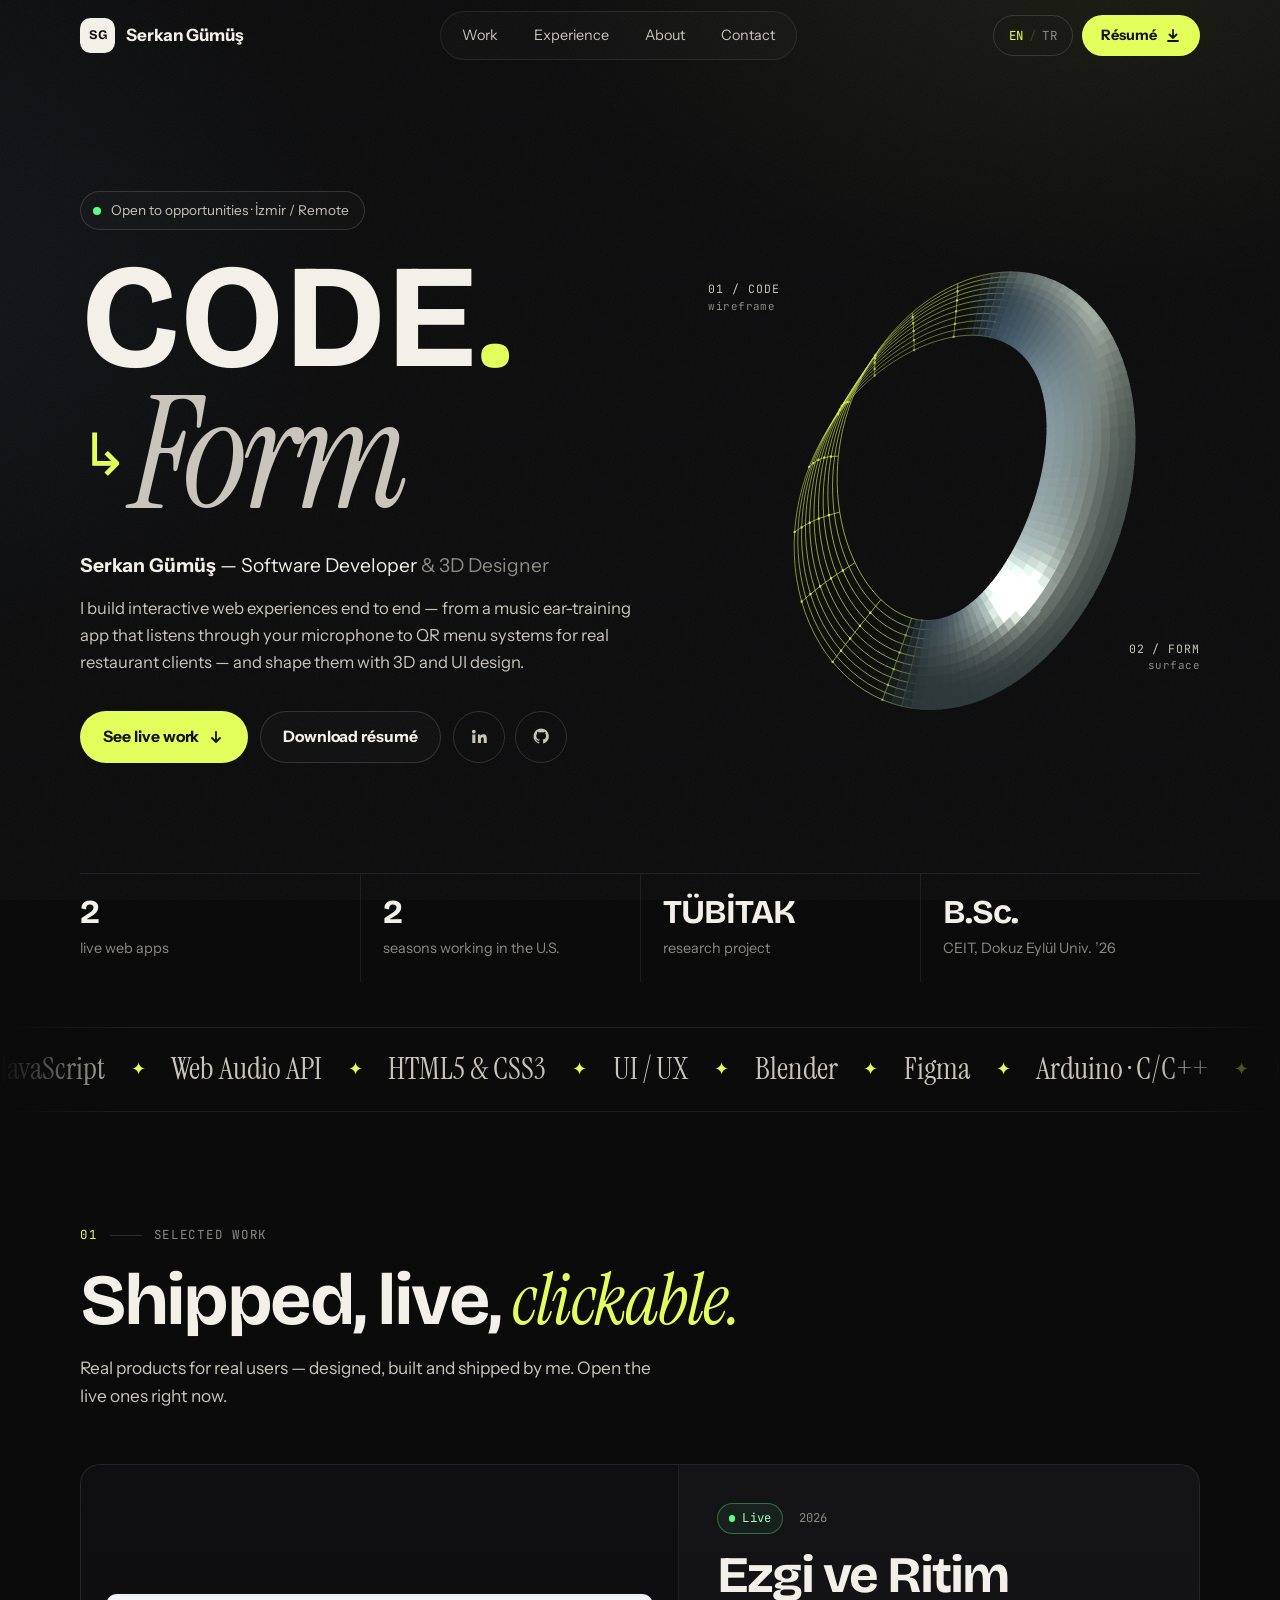
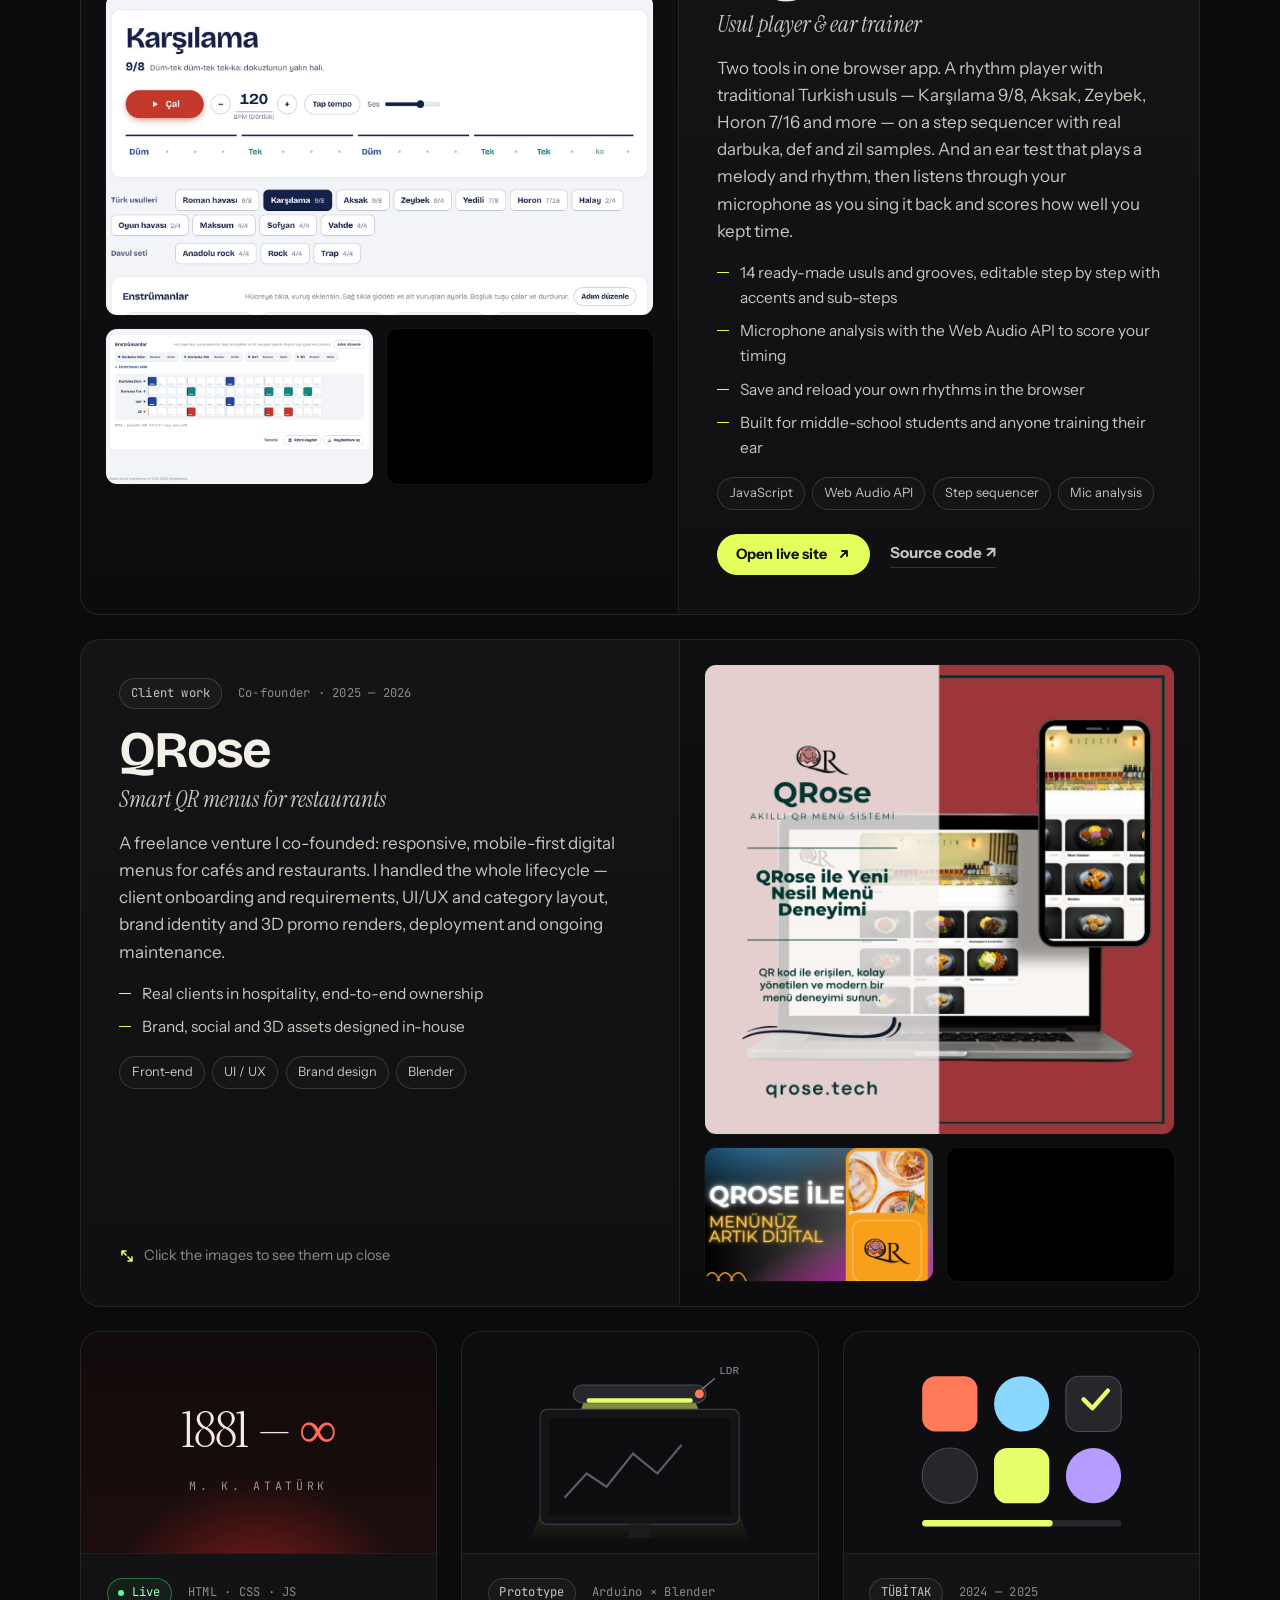
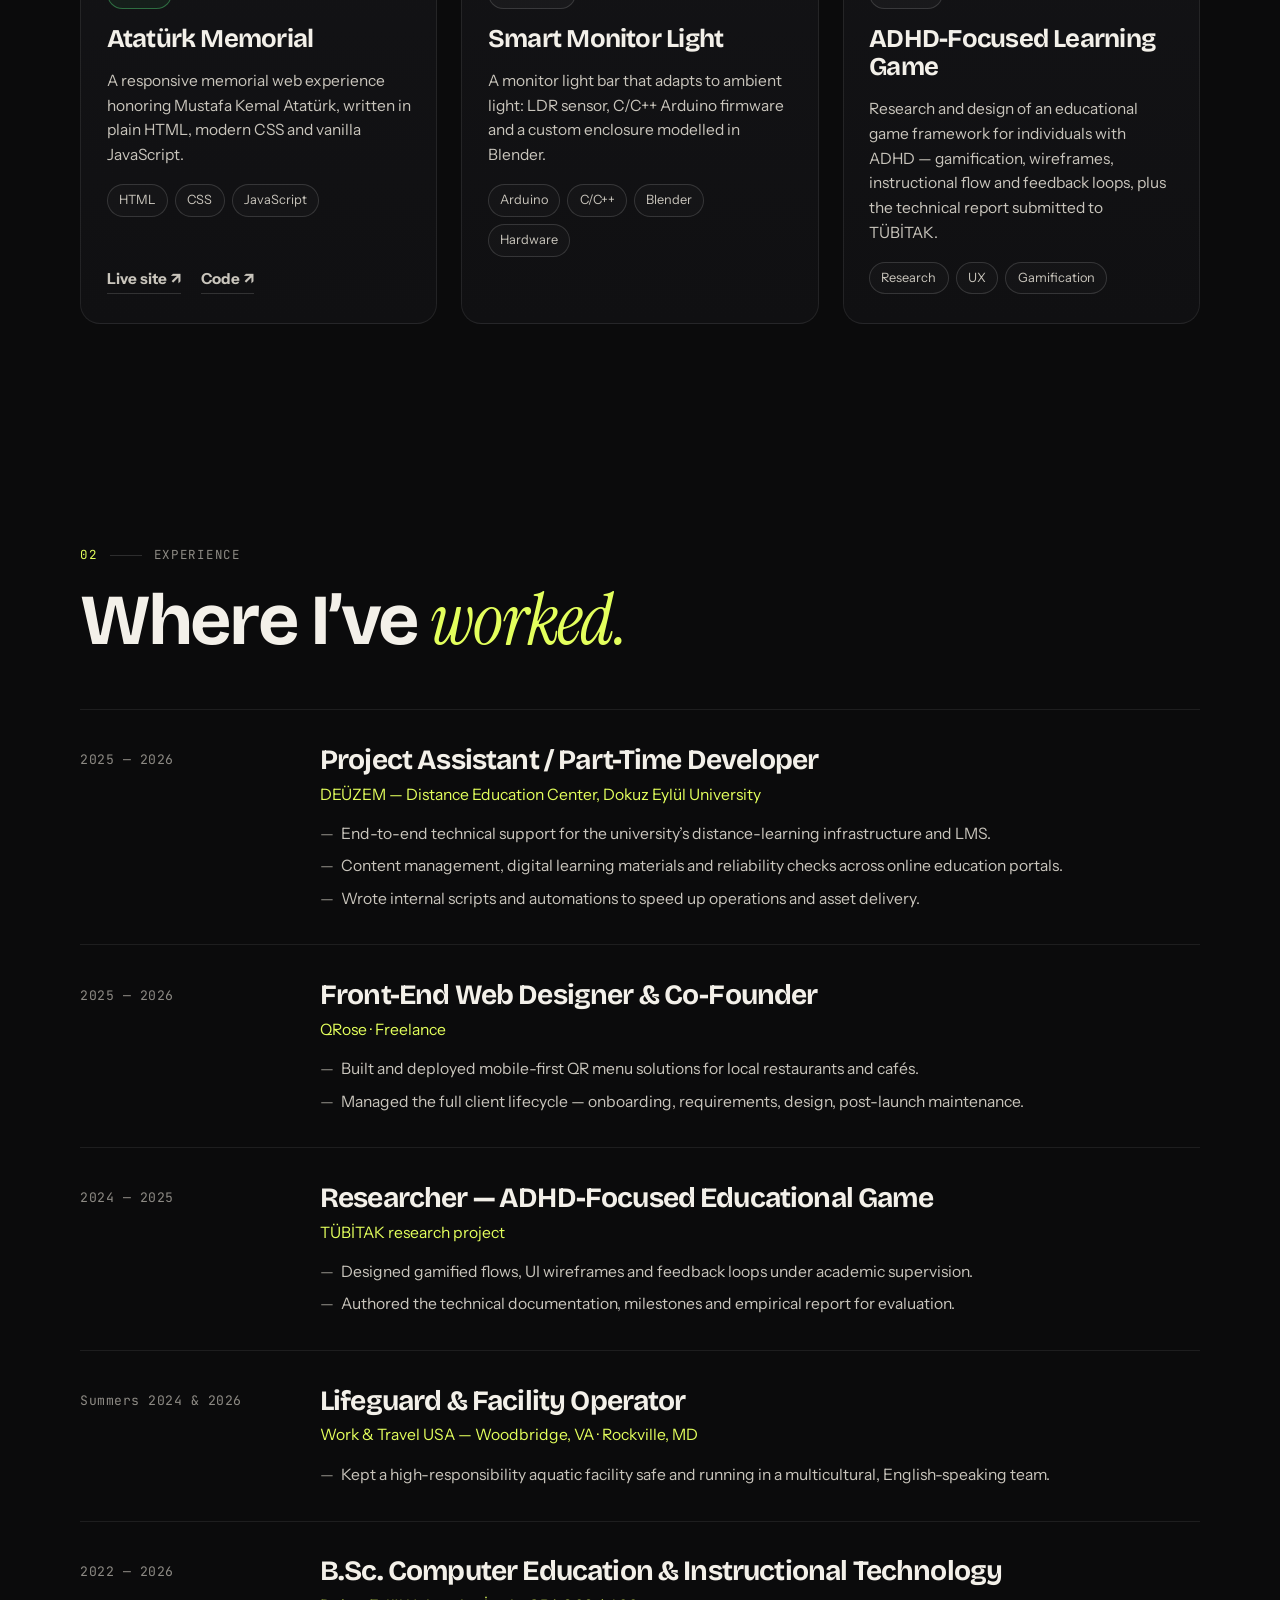
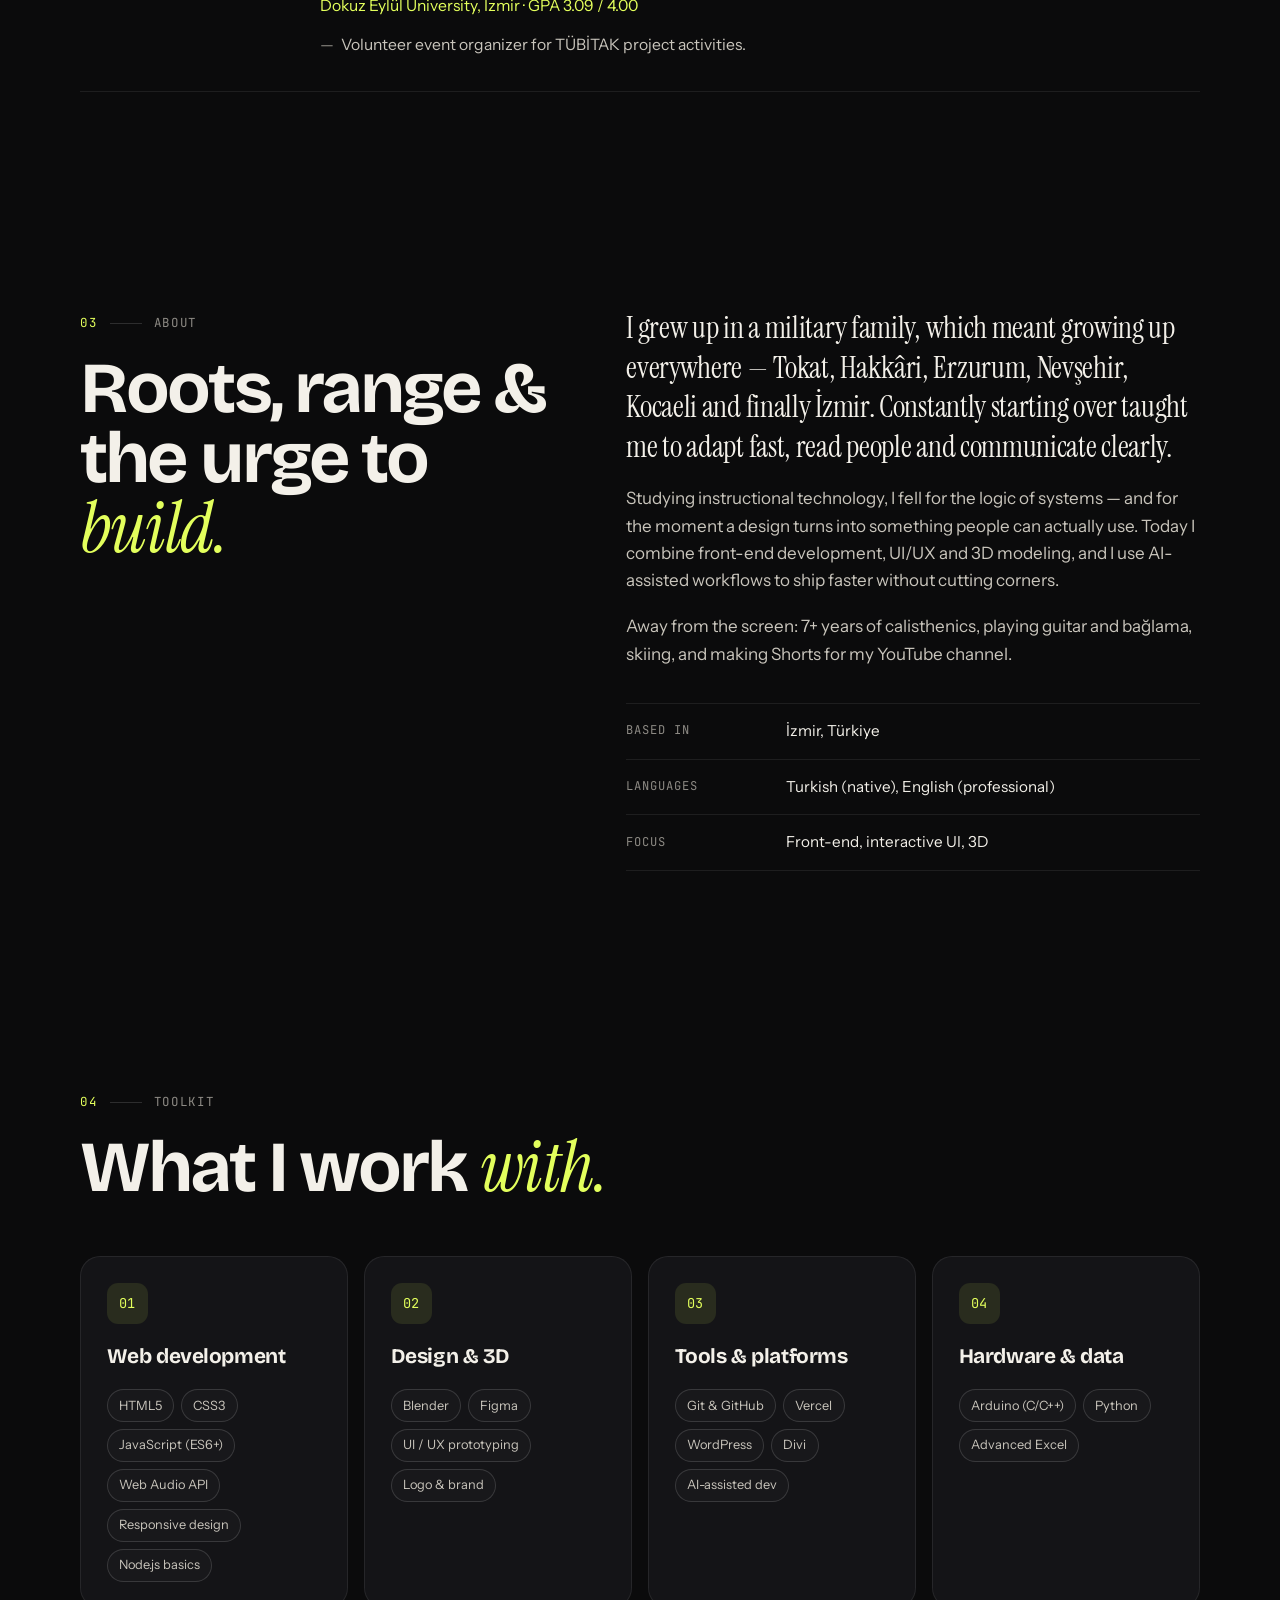
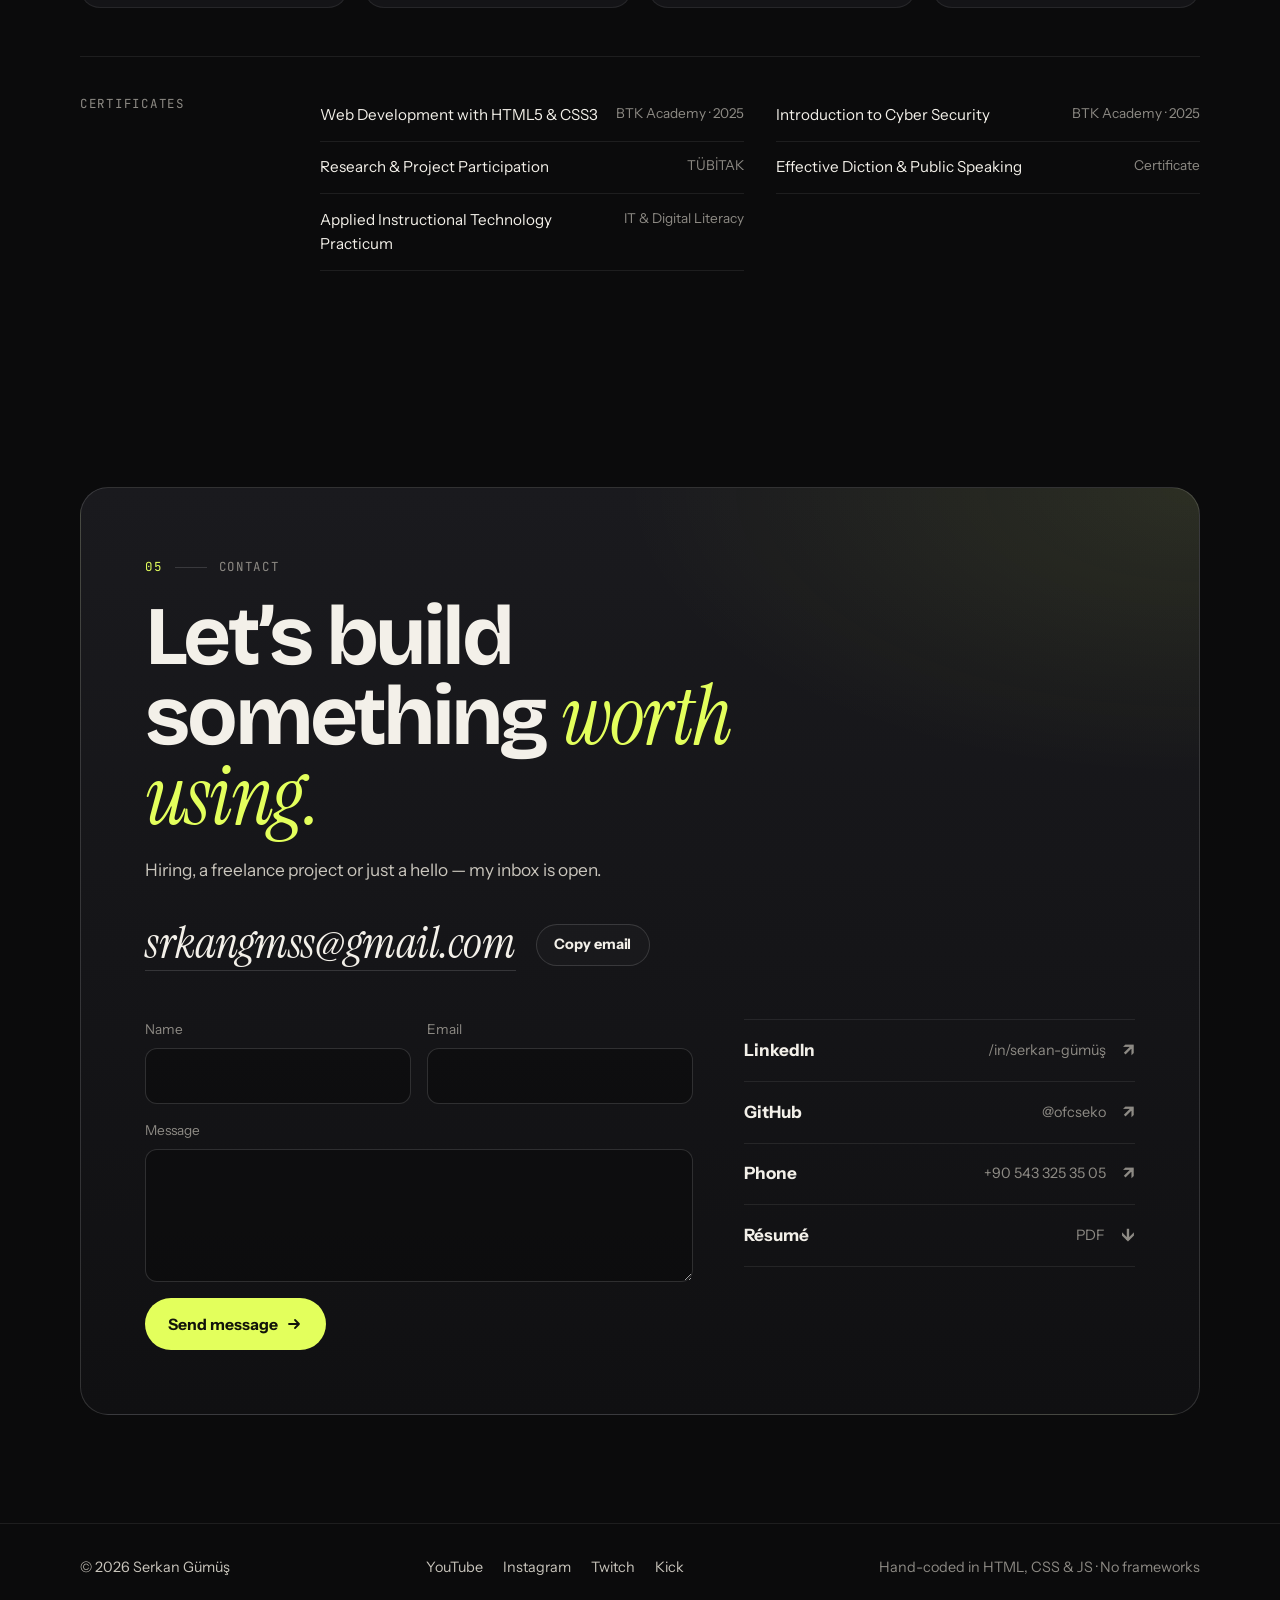
==== index.html @ 53d75067 "Portfolio v2: bilingual, hand-coded, CODE → FORM Co-Authored-By: Claude Opus 5.5 <noreply@anthropic." ====
<!DOCTYPE html>
<html lang="en" data-lang="en">
<head>
  <meta charset="UTF-8">
  <meta name="viewport" content="width=device-width, initial-scale=1, viewport-fit=cover">
  <title>Serkan Gümüş — Software Developer &amp; 3D Designer</title>
  <meta name="description" content="Serkan Gümüş — Software Developer & 3D Designer in İzmir. Interactive web apps, UI/UX and 3D design. Work: Ezgi ve Ritim, QRose, Atatürk Memorial.">
  <meta name="author" content="Serkan Gümüş">
  <meta name="theme-color" content="#0b0b0c">
  <meta name="color-scheme" content="dark">
  <link rel="canonical" href="https://serkangumus.vercel.app/">

  <meta property="og:type" content="profile">
  <meta property="og:site_name" content="Serkan Gümüş">
  <meta property="og:title" content="Serkan Gümüş — Software Developer & 3D Designer">
  <meta property="og:description" content="Interactive web apps, UI/UX and 3D design — built and shipped end to end.">
  <meta property="og:url" content="https://serkangumus.vercel.app/">
  <meta property="og:image" content="https://serkangumus.vercel.app/assets/og-image.png">
  <meta property="og:image:width" content="1200">
  <meta property="og:image:height" content="630">
  <meta property="og:image:alt" content="Serkan Gümüş — Code to Form portfolio">
  <meta property="og:locale" content="en_US">
  <meta property="og:locale:alternate" content="tr_TR">
  <meta property="profile:first_name" content="Serkan">
  <meta property="profile:last_name" content="Gümüş">
  <meta name="twitter:card" content="summary_large_image">
  <meta name="twitter:title" content="Serkan Gümüş — Software Developer & 3D Designer">
  <meta name="twitter:description" content="Interactive web apps, UI/UX and 3D design.">
  <meta name="twitter:image" content="https://serkangumus.vercel.app/assets/og-image.png">

  <link rel="icon" href="assets/favicon.svg" type="image/svg+xml">
  <link rel="apple-touch-icon" href="assets/apple-touch-icon.png">
  <link rel="preload" href="assets/fonts/display-700.woff" as="font" type="font/woff" crossorigin>
  <link rel="preload" href="assets/fonts/sans-400.woff" as="font" type="font/woff" crossorigin>
  <link rel="stylesheet" href="css/style.css?v=3">

  <script>
    (function () {
      var l = "en";
      try { l = localStorage.getItem("lang") || ""; } catch (e) { l = ""; }
      if (l !== "en" && l !== "tr") {
        var q = new URLSearchParams(location.search).get("lang");
        l = q === "tr" || q === "en" ? q : ((navigator.language || "").toLowerCase().indexOf("tr") === 0 ? "tr" : "en");
      }
      document.documentElement.setAttribute("data-lang", l);
      document.documentElement.lang = l;
      document.documentElement.classList.add("js");
    })();
  </script>

  <script type="application/ld+json">
  {
    "@context": "https://schema.org",
    "@type": "Person",
    "name": "Serkan Gümüş",
    "jobTitle": "Software Developer & 3D Designer",
    "url": "https://serkangumus.vercel.app/",
    "email": "mailto:srkangmss@gmail.com",
    "address": { "@type": "PostalAddress", "addressLocality": "İzmir", "addressCountry": "TR" },
    "alumniOf": { "@type": "CollegeOrUniversity", "name": "Dokuz Eylül University" },
    "knowsAbout": ["JavaScript", "Web Audio API", "UI/UX", "Blender", "Figma", "Arduino", "Responsive Web Design"],
    "sameAs": [
      "https://github.com/ofcseko",
      "https://www.linkedin.com/in/serkan-g%C3%BCm%C3%BC%C5%9F-11301a2b6/",
      "https://www.youtube.com/@serkan8070",
      "https://www.instagram.com/srkangmus/"
    ]
  }
  </script>
</head>
<body>
  <a class="skip" href="#main"><span data-l="en">Skip to content</span><span data-l="tr">İçeriğe geç</span></a>
  <div class="grain" aria-hidden="true"></div>

  <!-- ============ HEADER ============ -->
  <header class="header" data-header>
    <div class="container header-row">
      <a class="logo" href="#top" aria-label="Serkan Gümüş — home">
        <span class="logo-mark" aria-hidden="true">SG</span>
        <span class="logo-name">Serkan Gümüş</span>
      </a>

      <nav class="nav" aria-label="Primary">
        <a href="#work" data-nav><span data-l="en">Work</span><span data-l="tr">Projeler</span></a>
        <a href="#experience" data-nav><span data-l="en">Experience</span><span data-l="tr">Deneyim</span></a>
        <a href="#about" data-nav><span data-l="en">About</span><span data-l="tr">Hakkımda</span></a>
        <a href="#contact" data-nav><span data-l="en">Contact</span><span data-l="tr">İletişim</span></a>
      </nav>

      <div class="header-actions">
        <button class="lang" type="button" data-lang-toggle aria-label="Switch language / Dili değiştir">
          <span class="lang-opt" data-opt="en">EN</span><span class="lang-sep" aria-hidden="true">/</span><span class="lang-opt" data-opt="tr">TR</span>
        </button>
        <a class="btn btn-sm btn-accent" href="assets/Serkan-Gumus-CV.pdf" target="_blank" rel="noopener" data-cv>
          <span data-l="en">Résumé</span><span data-l="tr">CV</span>
          <svg aria-hidden="true" viewBox="0 0 16 16"><path d="M8 2v8m0 0 3.5-3.5M8 10 4.5 6.5M3 13h10" /></svg>
        </a>
        <button class="menu-btn" type="button" data-menu-btn aria-expanded="false" aria-controls="mobile-menu">
          <span class="sr-only">Menu</span><span class="menu-lines" aria-hidden="true"></span>
        </button>
      </div>
    </div>
    <div class="mobile-menu" id="mobile-menu" data-menu hidden>
      <a href="#work" data-close-menu><span data-l="en">Work</span><span data-l="tr">Projeler</span></a>
      <a href="#experience" data-close-menu><span data-l="en">Experience</span><span data-l="tr">Deneyim</span></a>
      <a href="#about" data-close-menu><span data-l="en">About</span><span data-l="tr">Hakkımda</span></a>
      <a href="#skills" data-close-menu><span data-l="en">Skills</span><span data-l="tr">Beceriler</span></a>
      <a href="#contact" data-close-menu><span data-l="en">Contact</span><span data-l="tr">İletişim</span></a>
    </div>
  </header>

  <main id="main">
    <!-- ============ HERO ============ -->
    <section class="hero" id="top">
      <div class="container hero-grid">
        <div class="hero-copy">
          <p class="status reveal">
            <span class="status-dot" aria-hidden="true"></span>
            <span data-l="en">Open to opportunities · İzmir / Remote</span>
            <span data-l="tr">Yeni fırsatlara açığım · İzmir / Uzaktan</span>
          </p>

          <h1 class="hero-title">
            <span class="sr-only">Serkan Gümüş — Software Developer &amp; 3D Designer.</span>
            <span class="hero-line reveal" aria-hidden="true">Code<span class="accent-dot">.</span></span>
            <span class="hero-line hero-line-serif reveal" aria-hidden="true"><span class="arrow">↳</span>Form</span>
          </h1>

          <p class="hero-role reveal">
            <strong>Serkan Gümüş</strong> — Software Developer <span class="muted">&amp; 3D Designer</span>
          </p>

          <p class="hero-lede reveal">
            <span data-l="en">I build interactive web experiences end to end — from a music ear-training app that listens through your microphone to QR menu systems for real restaurant clients — and shape them with 3D and UI design.</span>
            <span data-l="tr">Etkileşimli web deneyimlerini uçtan uca kuruyorum — mikrofondan seni dinleyen bir müzik kulak eğitimi uygulamasından gerçek restoran müşterileri için QR menü sistemlerine — ve onları 3D ile arayüz tasarımıyla şekillendiriyorum.</span>
          </p>

          <div class="hero-cta reveal">
            <a class="btn btn-primary" href="#work">
              <span data-l="en">See live work</span><span data-l="tr">Canlı işleri gör</span>
              <svg aria-hidden="true" viewBox="0 0 16 16"><path d="M8 3v10m0 0 4-4m-4 4-4-4" /></svg>
            </a>
            <a class="btn btn-ghost" href="assets/Serkan-Gumus-CV.pdf" target="_blank" rel="noopener">
              <span data-l="en">Download résumé</span><span data-l="tr">CV'yi indir</span>
            </a>
            <div class="hero-social">
              <a class="icon-btn" href="https://www.linkedin.com/in/serkan-g%C3%BCm%C3%BC%C5%9F-11301a2b6/" target="_blank" rel="noopener noreferrer" aria-label="LinkedIn">
                <svg viewBox="0 0 24 24" aria-hidden="true"><path class="fill" d="M4.98 3.5a2.5 2.5 0 1 1 0 5 2.5 2.5 0 0 1 0-5ZM3 9.75h4V21H3V9.75Zm6.5 0h3.8v1.6h.06c.53-1 1.83-2.05 3.77-2.05 4.03 0 4.77 2.65 4.77 6.1V21h-4v-4.98c0-1.19-.02-2.72-1.66-2.72-1.66 0-1.92 1.3-1.92 2.63V21h-4V9.75Z"/></svg>
              </a>
              <a class="icon-btn" href="https://github.com/ofcseko" target="_blank" rel="noopener noreferrer" aria-label="GitHub">
                <svg viewBox="0 0 24 24" aria-hidden="true"><path class="fill" d="M12 2a10 10 0 0 0-3.16 19.49c.5.09.68-.22.68-.48v-1.7c-2.78.6-3.37-1.34-3.37-1.34-.45-1.16-1.11-1.47-1.11-1.47-.91-.62.07-.6.07-.6 1 .07 1.53 1.03 1.53 1.03.89 1.53 2.34 1.09 2.91.83.09-.65.35-1.09.63-1.34-2.22-.25-4.55-1.11-4.55-4.94 0-1.09.39-1.98 1.03-2.68-.1-.25-.45-1.27.1-2.65 0 0 .84-.27 2.75 1.02a9.5 9.5 0 0 1 5 0c1.91-1.29 2.75-1.02 2.75-1.02.55 1.38.2 2.4.1 2.65.64.7 1.03 1.59 1.03 2.68 0 3.84-2.34 4.68-4.57 4.93.36.31.68.92.68 1.85v2.74c0 .27.18.58.69.48A10 10 0 0 0 12 2Z"/></svg>
              </a>
            </div>
          </div>
        </div>

        <figure class="hero-art reveal" aria-hidden="true">
          <canvas class="sculpture" data-sculpture></canvas>
          <span class="art-tag art-tag-a">01 / CODE<small data-l="en">wireframe</small><small data-l="tr">çizgi</small></span>
          <span class="art-tag art-tag-b">02 / FORM<small data-l="en">surface</small><small data-l="tr">yüzey</small></span>
        </figure>
      </div>

      <div class="container">
        <dl class="proof reveal-group">
          <div class="proof-item reveal">
            <dt class="proof-num"><span data-count="2">2</span></dt>
            <dd><span data-l="en">live web apps</span><span data-l="tr">canlı web uygulaması</span></dd>
          </div>
          <div class="proof-item reveal">
            <dt class="proof-num"><span data-count="2">2</span></dt>
            <dd><span data-l="en">seasons working in the U.S.</span><span data-l="tr">sezon ABD'de iş deneyimi</span></dd>
          </div>
          <div class="proof-item reveal">
            <dt class="proof-num">TÜBİTAK</dt>
            <dd><span data-l="en">research project</span><span data-l="tr">araştırma projesi</span></dd>
          </div>
          <div class="proof-item reveal">
            <dt class="proof-num">B.Sc.</dt>
            <dd><span data-l="en">CEIT, Dokuz Eylül Univ. ’26</span><span data-l="tr">BÖTE, Dokuz Eylül Üniv. ’26</span></dd>
          </div>
        </dl>
      </div>

      <div class="marquee" aria-hidden="true">
        <div class="marquee-track">
          <span>JavaScript</span><i>✦</i><span>Web Audio API</span><i>✦</i><span>HTML5 &amp; CSS3</span><i>✦</i><span>UI / UX</span><i>✦</i><span>Blender</span><i>✦</i><span>Figma</span><i>✦</i><span>Arduino · C/C++</span><i>✦</i><span>Python</span><i>✦</i><span>Git &amp; GitHub</span><i>✦</i><span>Vercel</span><i>✦</i><span>WordPress</span><i>✦</i>
          <span>JavaScript</span><i>✦</i><span>Web Audio API</span><i>✦</i><span>HTML5 &amp; CSS3</span><i>✦</i><span>UI / UX</span><i>✦</i><span>Blender</span><i>✦</i><span>Figma</span><i>✦</i><span>Arduino · C/C++</span><i>✦</i><span>Python</span><i>✦</i><span>Git &amp; GitHub</span><i>✦</i><span>Vercel</span><i>✦</i><span>WordPress</span><i>✦</i>
        </div>
      </div>
    </section>

    <!-- ============ WORK ============ -->
    <section class="section" id="work">
      <div class="container">
        <header class="section-head reveal">
          <p class="eyebrow"><span class="eyebrow-num">01</span><span data-l="en">Selected work</span><span data-l="tr">Seçili işler</span></p>
          <h2 class="section-title">
            <span data-l="en">Shipped, live, <em>clickable.</em></span>
            <span data-l="tr">Yayında, canlı, <em>tıklanabilir.</em></span>
          </h2>
          <p class="section-intro">
            <span data-l="en">Real products for real users — designed, built and shipped by me. Open the live ones right now.</span>
            <span data-l="tr">Gerçek kullanıcılar için gerçek ürünler — tasarımı, kodu ve yayını bana ait. Canlı olanları hemen açabilirsin.</span>
          </p>
        </header>

        <!-- Project 1: Ezgi ve Ritim -->
        <article class="project project-feature reveal" data-spot>
          <div class="project-media" data-gallery="ritim">
            <button class="shot shot-main" type="button" data-open="0" aria-label="Open screenshots — Ezgi ve Ritim">
              <img src="assets/img/ritim-1.jpg" width="1600" height="899" alt="Ezgi ve Ritim — rhythm player playing Karşılama 9/8" loading="lazy" decoding="async">
            </button>
            <div class="shot-row">
              <button class="shot" type="button" data-open="1" aria-label="Screenshot 2"><img src="assets/img/ritim-2.jpg" width="1600" height="899" alt="Step sequencer with darbuka, def and zil tracks" loading="lazy" decoding="async"></button>
              <button class="shot" type="button" data-open="2" aria-label="Screenshot 3"><img src="assets/img/ritim-3.jpg" width="1600" height="899" alt="Ear test — sing the melody back into the microphone" loading="lazy" decoding="async"></button>
            </div>
          </div>
          <div class="project-body">
            <div class="project-meta">
              <span class="live-badge"><span class="status-dot" aria-hidden="true"></span><span data-l="en">Live</span><span data-l="tr">Canlı</span></span>
              <span>2026</span>
            </div>
            <h3 class="project-title">Ezgi ve Ritim</h3>
            <p class="project-sub">
              <span data-l="en">Usul player &amp; ear trainer</span>
              <span data-l="tr">Usul çalar &amp; kulak eğitmeni</span>
            </p>
            <p>
              <span data-l="en">Two tools in one browser app. A rhythm player with traditional Turkish usuls — Karşılama 9/8, Aksak, Zeybek, Horon 7/16 and more — on a step sequencer with real darbuka, def and zil samples. And an ear test that plays a melody and rhythm, then listens through your microphone as you sing it back and scores how well you kept time.</span>
              <span data-l="tr">Tek tarayıcı uygulamasında iki araç. Karşılama 9/8, Aksak, Zeybek, Horon 7/16 gibi geleneksel usulleri gerçek darbuka, def ve zil sesleriyle çalan bir ritim çalar ve adım sıralayıcı. Bir de kulak testi: ezgi ve ritmi çalar, sen mikrofona söylerken seni dinler ve tempoyu ne kadar tuttuğunu ölçer.</span>
            </p>
            <ul class="project-points">
              <li><span data-l="en">14 ready-made usuls and grooves, editable step by step with accents and sub-steps</span><span data-l="tr">14 hazır usul ve ritim; vurgu ve alt vuruşlarla adım adım düzenlenebilir</span></li>
              <li><span data-l="en">Microphone analysis with the Web Audio API to score your timing</span><span data-l="tr">Tempoyu puanlamak için Web Audio API ile mikrofon analizi</span></li>
              <li><span data-l="en">Save and reload your own rhythms in the browser</span><span data-l="tr">Kendi ritimlerini tarayıcıda kaydet ve geri aç</span></li>
              <li><span data-l="en">Built for middle-school students and anyone training their ear</span><span data-l="tr">Ortaokul öğrencileri ve kulağını geliştirmek isteyen herkes için</span></li>
            </ul>
            <ul class="tags"><li>JavaScript</li><li>Web Audio API</li><li><span data-l="en">Step sequencer</span><span data-l="tr">Adım sıralayıcı</span></li><li><span data-l="en">Mic analysis</span><span data-l="tr">Mikrofon analizi</span></li></ul>
            <div class="project-links">
              <a class="btn btn-primary btn-sm" href="https://ezgi-ve-ritim.vercel.app" target="_blank" rel="noopener noreferrer">
                <span data-l="en">Open live site</span><span data-l="tr">Canlı siteyi aç</span>
                <svg aria-hidden="true" viewBox="0 0 16 16"><path d="M5 11 11 5m0 0H6m5 0v5" /></svg>
              </a>
              <a class="link" href="https://github.com/ofcseko/ezgi-ve-ritim" target="_blank" rel="noopener noreferrer"><span data-l="en">Source code</span><span data-l="tr">Kaynak kod</span> ↗</a>
            </div>
          </div>
        </article>

        <!-- Project 2: QRose -->
        <article class="project project-feature project-flip reveal" data-spot>
          <div class="project-media" data-gallery="qrose">
            <button class="shot shot-main" type="button" data-open="0" aria-label="Open images — QRose">
              <img src="assets/img/qrose-mockup.jpg" width="1024" height="1024" alt="QRose digital menu on laptop and phone" loading="lazy" decoding="async">
            </button>
            <div class="shot-row">
              <button class="shot" type="button" data-open="1" aria-label="Image 2"><img src="assets/img/qrose-social.jpg" width="1024" height="1024" alt="QRose social media campaign design" loading="lazy" decoding="async"></button>
              <button class="shot" type="button" data-open="2" aria-label="Image 3"><img src="assets/img/qrose-3d.jpg" width="1024" height="682" alt="QRose 3D brand render made in Blender" loading="lazy" decoding="async"></button>
            </div>
          </div>
          <div class="project-body">
            <div class="project-meta">
              <span class="proto-badge"><span data-l="en">Client work</span><span data-l="tr">Müşteri işi</span></span>
              <span><span data-l="en">Co-founder</span><span data-l="tr">Kurucu ortak</span> · 2025 — 2026</span>
            </div>
            <h3 class="project-title">QRose</h3>
            <p class="project-sub">
              <span data-l="en">Smart QR menus for restaurants</span>
              <span data-l="tr">Restoranlar için akıllı QR menü</span>
            </p>
            <p>
              <span data-l="en">A freelance venture I co-founded: responsive, mobile-first digital menus for cafés and restaurants. I handled the whole lifecycle — client onboarding and requirements, UI/UX and category layout, brand identity and 3D promo renders, deployment and ongoing maintenance.</span>
              <span data-l="tr">Kurucu ortağı olduğum serbest girişim: kafe ve restoranlar için mobil öncelikli, duyarlı dijital menüler. Tüm süreci yürüttüm — müşteriyle tanışma ve ihtiyaç analizi, arayüz/UX ve kategori düzeni, marka kimliği ve 3D tanıtım görselleri, yayın ve sonrasındaki bakım.</span>
            </p>
            <ul class="project-points">
              <li><span data-l="en">Real clients in hospitality, end-to-end ownership</span><span data-l="tr">Gerçek müşteriler, uçtan uca sorumluluk</span></li>
              <li><span data-l="en">Brand, social and 3D assets designed in-house</span><span data-l="tr">Marka, sosyal medya ve 3D görseller kendi tasarımımız</span></li>
            </ul>
            <ul class="tags"><li>Front-end</li><li>UI / UX</li><li>Brand design</li><li>Blender</li></ul>
            <div class="project-links">
              <p class="zoom-hint"><svg aria-hidden="true" viewBox="0 0 16 16"><path d="M7 3H3v4M9 13h4V9M3 3l4 4m6 6-4-4"/></svg><span data-l="en">Click the images to see them up close</span><span data-l="tr">Yakından görmek için görsellere tıkla</span></p>
            </div>
          </div>
        </article>

        <div class="project-grid">
          <!-- Project 3: Atatürk Memorial -->
          <article class="project project-card reveal" data-spot>
            <a class="card-art art-memorial" href="https://ataturk-memorial.vercel.app" target="_blank" rel="noopener noreferrer" aria-label="Open Atatürk Memorial live site">
              <span class="memorial-years">1881 — <em>∞</em></span>
              <span class="memorial-sign">M. K. Atatürk</span>
            </a>
            <div class="project-body">
              <div class="project-meta">
                <span class="live-badge"><span class="status-dot" aria-hidden="true"></span><span data-l="en">Live</span><span data-l="tr">Canlı</span></span>
                <span>HTML · CSS · JS</span>
              </div>
              <h3 class="project-title-sm"><span data-l="en">Atatürk Memorial</span><span data-l="tr">Atatürk Anma Sitesi</span></h3>
              <p>
                <span data-l="en">A responsive memorial web experience honoring Mustafa Kemal Atatürk, written in plain HTML, modern CSS and vanilla JavaScript.</span>
                <span data-l="tr">Mustafa Kemal Atatürk'ü anan, saf HTML, modern CSS ve vanilla JavaScript ile yazılmış duyarlı bir web deneyimi.</span>
              </p>
              <ul class="tags"><li>HTML</li><li>CSS</li><li>JavaScript</li></ul>
              <div class="project-links">
                <a class="link" href="https://ataturk-memorial.vercel.app" target="_blank" rel="noopener noreferrer"><span data-l="en">Live site</span><span data-l="tr">Canlı site</span> ↗</a>
                <a class="link" href="https://github.com/ofcseko/ataturk-memorial" target="_blank" rel="noopener noreferrer"><span data-l="en">Code</span><span data-l="tr">Kod</span> ↗</a>
              </div>
            </div>
          </article>

          <!-- Project 4: Smart monitor light -->
          <article class="project project-card reveal" data-spot>
            <div class="card-art art-lamp" aria-hidden="true">
              <svg viewBox="0 0 320 200">
                <defs>
                  <linearGradient id="beam" x1="0" y1="0" x2="0" y2="1">
                    <stop offset="0" stop-color="#e8ff6b" stop-opacity=".55"/>
                    <stop offset="1" stop-color="#e8ff6b" stop-opacity="0"/>
                  </linearGradient>
                </defs>
                <path class="beam" d="M110 62 L60 190 H260 L210 62Z" fill="url(#beam)"/>
                <rect x="70" y="70" width="180" height="104" rx="6" fill="#141416" stroke="#3a3a40"/>
                <rect x="78" y="78" width="164" height="88" rx="2" fill="#0d0d0f"/>
                <path d="M92 150 l20-22 18 12 24-30 22 18 22-26" fill="none" stroke="#5c5c66" stroke-width="2"/>
                <rect x="100" y="48" width="120" height="16" rx="8" fill="#26262b" stroke="#4a4a52"/>
                <rect x="112" y="60" width="96" height="4" rx="2" fill="#e8ff6b" class="led"/>
                <circle cx="214" cy="56" r="4" fill="#ff7a59"/>
                <path d="M150 174 v12 h20 v-12" fill="#1c1c20"/>
                <text x="232" y="38" fill="#8c8c96" font-size="10" font-family="monospace">LDR</text>
                <path d="M228 42 l-12 10" stroke="#8c8c96" stroke-width="1"/>
              </svg>
            </div>
            <div class="project-body">
              <div class="project-meta"><span class="proto-badge"><span data-l="en">Prototype</span><span data-l="tr">Prototip</span></span><span>Arduino × Blender</span></div>
              <h3 class="project-title-sm"><span data-l="en">Smart Monitor Light</span><span data-l="tr">Akıllı Monitör Lambası</span></h3>
              <p>
                <span data-l="en">A monitor light bar that adapts to ambient light: LDR sensor, C/C++ Arduino firmware and a custom enclosure modelled in Blender.</span>
                <span data-l="tr">Ortam ışığına göre kendini ayarlayan monitör lambası: LDR sensörü, C/C++ Arduino yazılımı ve Blender'da modellediğim özel gövde.</span>
              </p>
              <ul class="tags"><li>Arduino</li><li>C/C++</li><li>Blender</li><li>Hardware</li></ul>
            </div>
          </article>

          <!-- Project 5: ADHD game -->
          <article class="project project-card reveal" data-spot>
            <div class="card-art art-game" aria-hidden="true">
              <svg viewBox="0 0 320 200">
                <g class="game-grid">
                  <rect x="70" y="40" width="50" height="50" rx="12" fill="#ff7a59"/>
                  <rect x="135" y="40" width="50" height="50" rx="25" fill="#8ad7ff"/>
                  <rect x="200" y="40" width="50" height="50" rx="12" fill="#26262b" stroke="#4a4a52"/>
                  <rect x="70" y="105" width="50" height="50" rx="25" fill="#26262b" stroke="#4a4a52"/>
                  <rect x="135" y="105" width="50" height="50" rx="12" fill="#e8ff6b"/>
                  <rect x="200" y="105" width="50" height="50" rx="25" fill="#b69cff"/>
                </g>
                <rect x="70" y="170" width="180" height="6" rx="3" fill="#26262b"/>
                <rect x="70" y="170" width="118" height="6" rx="3" fill="#e8ff6b" class="progress"/>
                <path d="M216 61 l8 8 14-16" fill="none" stroke="#e8ff6b" stroke-width="4" stroke-linecap="round" stroke-linejoin="round"/>
              </svg>
            </div>
            <div class="project-body">
              <div class="project-meta"><span class="proto-badge">TÜBİTAK</span><span>2024 — 2025</span></div>
              <h3 class="project-title-sm"><span data-l="en">ADHD-Focused Learning Game</span><span data-l="tr">DEHB Odaklı Eğitsel Oyun</span></h3>
              <p>
                <span data-l="en">Research and design of an educational game framework for individuals with ADHD — gamification, wireframes, instructional flow and feedback loops, plus the technical report submitted to TÜBİTAK.</span>
                <span data-l="tr">DEHB'li bireyler için eğitsel oyun çerçevesinin araştırması ve tasarımı — oyunlaştırma, wireframe'ler, öğretim akışı ve geri bildirim döngüleri; TÜBİTAK'a sunulan teknik rapor.</span>
              </p>
              <ul class="tags"><li><span data-l="en">Research</span><span data-l="tr">Araştırma</span></li><li>UX</li><li><span data-l="en">Gamification</span><span data-l="tr">Oyunlaştırma</span></li></ul>
            </div>
          </article>
        </div>
      </div>
    </section>

    <!-- ============ EXPERIENCE ============ -->
    <section class="section" id="experience">
      <div class="container">
        <header class="section-head reveal">
          <p class="eyebrow"><span class="eyebrow-num">02</span><span data-l="en">Experience</span><span data-l="tr">Deneyim</span></p>
          <h2 class="section-title">
            <span data-l="en">Where I’ve <em>worked.</em></span>
            <span data-l="tr">Nerelerde <em>çalıştım.</em></span>
          </h2>
        </header>

        <ol class="timeline">
          <li class="tl-item reveal">
            <div class="tl-when">2025 — 2026</div>
            <div class="tl-main">
              <h3><span data-l="en">Project Assistant / Part-Time Developer</span><span data-l="tr">Proje Asistanı / Yarı Zamanlı Geliştirici</span></h3>
              <p class="tl-org">DEÜZEM — <span data-l="en">Distance Education Center, Dokuz Eylül University</span><span data-l="tr">Dokuz Eylül Üniversitesi Uzaktan Eğitim Merkezi</span></p>
              <ul>
                <li><span data-l="en">End-to-end technical support for the university’s distance-learning infrastructure and LMS.</span><span data-l="tr">Üniversitenin uzaktan eğitim altyapısı ve LMS'i için uçtan uca teknik destek.</span></li>
                <li><span data-l="en">Content management, digital learning materials and reliability checks across online education portals.</span><span data-l="tr">Çevrim içi eğitim portallarında içerik yönetimi, dijital materyal hazırlığı ve sistem güvenilirlik kontrolleri.</span></li>
                <li><span data-l="en">Wrote internal scripts and automations to speed up operations and asset delivery.</span><span data-l="tr">Operasyonu ve içerik teslimini hızlandıran iç script'ler ve otomasyonlar yazdım.</span></li>
              </ul>
            </div>
          </li>
          <li class="tl-item reveal">
            <div class="tl-when">2025 — 2026</div>
            <div class="tl-main">
              <h3><span data-l="en">Front-End Web Designer &amp; Co-Founder</span><span data-l="tr">Front-End Web Tasarımcı &amp; Kurucu Ortak</span></h3>
              <p class="tl-org">QRose · <span data-l="en">Freelance</span><span data-l="tr">Serbest</span></p>
              <ul>
                <li><span data-l="en">Built and deployed mobile-first QR menu solutions for local restaurants and cafés.</span><span data-l="tr">Yerel restoran ve kafeler için mobil öncelikli QR menü çözümleri geliştirip yayına aldım.</span></li>
                <li><span data-l="en">Managed the full client lifecycle — onboarding, requirements, design, post-launch maintenance.</span><span data-l="tr">Müşteri sürecinin tamamını yönettim — tanışma, ihtiyaç analizi, tasarım, yayın sonrası bakım.</span></li>
              </ul>
            </div>
          </li>
          <li class="tl-item reveal">
            <div class="tl-when">2024 — 2025</div>
            <div class="tl-main">
              <h3><span data-l="en">Researcher — ADHD-Focused Educational Game</span><span data-l="tr">Araştırmacı — DEHB Odaklı Eğitsel Oyun</span></h3>
              <p class="tl-org"><span data-l="en">TÜBİTAK research project</span><span data-l="tr">TÜBİTAK araştırma projesi</span></p>
              <ul>
                <li><span data-l="en">Designed gamified flows, UI wireframes and feedback loops under academic supervision.</span><span data-l="tr">Akademik danışmanlık altında oyunlaştırılmış akışlar, arayüz wireframe'leri ve geri bildirim döngüleri tasarladım.</span></li>
                <li><span data-l="en">Authored the technical documentation, milestones and empirical report for evaluation.</span><span data-l="tr">Değerlendirme için teknik dokümantasyonu, kilometre taşlarını ve ampirik raporu yazdım.</span></li>
              </ul>
            </div>
          </li>
          <li class="tl-item reveal">
            <div class="tl-when"><span data-l="en">Summers</span><span data-l="tr">Yaz</span> 2024 &amp; 2026</div>
            <div class="tl-main">
              <h3><span data-l="en">Lifeguard &amp; Facility Operator</span><span data-l="tr">Cankurtaran &amp; Tesis Operatörü</span></h3>
              <p class="tl-org">Work &amp; Travel USA — Woodbridge, VA · Rockville, MD</p>
              <ul>
                <li><span data-l="en">Kept a high-responsibility aquatic facility safe and running in a multicultural, English-speaking team.</span><span data-l="tr">Çok kültürlü, İngilizce konuşulan bir ekipte yüksek sorumluluk gerektiren bir su tesisinin güvenliğini ve işleyişini sağladım.</span></li>
              </ul>
            </div>
          </li>
          <li class="tl-item reveal">
            <div class="tl-when">2022 — 2026</div>
            <div class="tl-main">
              <h3><span data-l="en">B.Sc. Computer Education &amp; Instructional Technology</span><span data-l="tr">Bilgisayar ve Öğretim Teknolojileri Öğretmenliği (BÖTE)</span></h3>
              <p class="tl-org"><span data-l="en">Dokuz Eylül University, İzmir · GPA 3.09 / 4.00</span><span data-l="tr">Dokuz Eylül Üniversitesi, İzmir · GNO 3.09 / 4.00</span></p>
              <ul>
                <li><span data-l="en">Volunteer event organizer for TÜBİTAK project activities.</span><span data-l="tr">TÜBİTAK proje etkinliklerinde gönüllü organizatör.</span></li>
              </ul>
            </div>
          </li>
        </ol>
      </div>
    </section>

    <!-- ============ ABOUT ============ -->
    <section class="section" id="about">
      <div class="container about-grid">
        <header class="section-head reveal">
          <p class="eyebrow"><span class="eyebrow-num">03</span><span data-l="en">About</span><span data-l="tr">Hakkımda</span></p>
          <h2 class="section-title">
            <span data-l="en">Roots, range &amp; the urge to <em>build.</em></span>
            <span data-l="tr">Kökler, adaptasyon ve <em>üretme</em> tutkusu.</span>
          </h2>
        </header>
        <div class="about-copy reveal">
          <p class="lead">
            <span data-l="en">I grew up in a military family, which meant growing up everywhere — Tokat, Hakkâri, Erzurum, Nevşehir, Kocaeli and finally İzmir. Constantly starting over taught me to adapt fast, read people and communicate clearly.</span>
            <span data-l="tr">Asker çocuğu olarak büyüdüm; bu da her yerde büyümek demekti — Tokat, Hakkâri, Erzurum, Nevşehir, Kocaeli ve sonunda İzmir. Sürekli yeniden başlamak bana hızlı uyum sağlamayı, insanları okumayı ve net iletişim kurmayı öğretti.</span>
          </p>
          <p>
            <span data-l="en">Studying instructional technology, I fell for the logic of systems — and for the moment a design turns into something people can actually use. Today I combine front-end development, UI/UX and 3D modeling, and I use AI-assisted workflows to ship faster without cutting corners.</span>
            <span data-l="tr">Öğretim teknolojileri okurken sistemlerin mantığına — ve bir tasarımın insanların gerçekten kullanabildiği bir şeye dönüştüğü o ana — tutuldum. Bugün front-end geliştirme, UI/UX ve 3D modellemeyi birleştiriyorum; yapay zekâ destekli iş akışlarıyla kaliteden ödün vermeden daha hızlı üretiyorum.</span>
          </p>
          <p>
            <span data-l="en">Away from the screen: 7+ years of calisthenics, playing guitar and bağlama, skiing, and making Shorts for my YouTube channel.</span>
            <span data-l="tr">Ekran dışında: 7 yılı aşkın calisthenics, gitar ve bağlama çalmak, kayak ve YouTube kanalım için Shorts üretmek.</span>
          </p>
          <ul class="facts">
            <li><span class="fact-k"><span data-l="en">Based in</span><span data-l="tr">Konum</span></span><span class="fact-v">İzmir, Türkiye</span></li>
            <li><span class="fact-k"><span data-l="en">Languages</span><span data-l="tr">Diller</span></span><span class="fact-v"><span data-l="en">Turkish (native), English (professional)</span><span data-l="tr">Türkçe (ana dil), İngilizce (profesyonel)</span></span></li>
            <li><span class="fact-k"><span data-l="en">Focus</span><span data-l="tr">Odak</span></span><span class="fact-v"><span data-l="en">Front-end, interactive UI, 3D</span><span data-l="tr">Front-end, etkileşimli arayüz, 3D</span></span></li>
          </ul>
        </div>
      </div>
    </section>

    <!-- ============ SKILLS ============ -->
    <section class="section" id="skills">
      <div class="container">
        <header class="section-head reveal">
          <p class="eyebrow"><span class="eyebrow-num">04</span><span data-l="en">Toolkit</span><span data-l="tr">Beceriler</span></p>
          <h2 class="section-title">
            <span data-l="en">What I work <em>with.</em></span>
            <span data-l="tr">Neyle <em>çalışıyorum.</em></span>
          </h2>
        </header>
        <div class="skills-grid">
          <article class="skill reveal" data-spot>
            <span class="skill-icon" aria-hidden="true">01</span>
            <h3><span data-l="en">Web development</span><span data-l="tr">Web geliştirme</span></h3>
            <ul class="tags"><li>HTML5</li><li>CSS3</li><li>JavaScript (ES6+)</li><li>Web Audio API</li><li>Responsive design</li><li>Node.js basics</li></ul>
          </article>
          <article class="skill reveal" data-spot>
            <span class="skill-icon" aria-hidden="true">02</span>
            <h3><span data-l="en">Design &amp; 3D</span><span data-l="tr">Tasarım &amp; 3D</span></h3>
            <ul class="tags"><li>Blender</li><li>Figma</li><li>UI / UX prototyping</li><li>Logo &amp; brand</li></ul>
          </article>
          <article class="skill reveal" data-spot>
            <span class="skill-icon" aria-hidden="true">03</span>
            <h3><span data-l="en">Tools &amp; platforms</span><span data-l="tr">Araçlar &amp; platformlar</span></h3>
            <ul class="tags"><li>Git &amp; GitHub</li><li>Vercel</li><li>WordPress</li><li>Divi</li><li><span data-l="en">AI-assisted dev</span><span data-l="tr">YZ destekli geliştirme</span></li></ul>
          </article>
          <article class="skill reveal" data-spot>
            <span class="skill-icon" aria-hidden="true">04</span>
            <h3><span data-l="en">Hardware &amp; data</span><span data-l="tr">Donanım &amp; veri</span></h3>
            <ul class="tags"><li>Arduino (C/C++)</li><li>Python</li><li>Advanced Excel</li></ul>
          </article>
        </div>

        <div class="certs reveal">
          <h3 class="certs-title"><span data-l="en">Certificates</span><span data-l="tr">Sertifikalar</span></h3>
          <ul>
            <li><span>Web Development with HTML5 &amp; CSS3</span><span class="muted">BTK Academy · 2025</span></li>
            <li><span>Introduction to Cyber Security</span><span class="muted">BTK Academy · 2025</span></li>
            <li><span><span data-l="en">Research &amp; Project Participation</span><span data-l="tr">Araştırma &amp; Proje Katılım Belgesi</span></span><span class="muted">TÜBİTAK</span></li>
            <li><span><span data-l="en">Effective Diction &amp; Public Speaking</span><span data-l="tr">Etkili Diksiyon &amp; Topluluk Önünde Konuşma</span></span><span class="muted"><span data-l="en">Certificate</span><span data-l="tr">Sertifika</span></span></li>
            <li><span><span data-l="en">Applied Instructional Technology Practicum</span><span data-l="tr">Uygulamalı Öğretim Teknolojileri Stajı</span></span><span class="muted">IT &amp; Digital Literacy</span></li>
          </ul>
        </div>
      </div>
    </section>

    <!-- ============ CONTACT ============ -->
    <section class="section contact" id="contact">
      <div class="container">
        <div class="contact-card reveal" data-spot>
          <p class="eyebrow"><span class="eyebrow-num">05</span><span data-l="en">Contact</span><span data-l="tr">İletişim</span></p>
          <h2 class="contact-title">
            <span data-l="en">Let’s build something <em>worth using.</em></span>
            <span data-l="tr">Kullanmaya değer bir şey <em>yapalım.</em></span>
          </h2>
          <p class="section-intro">
            <span data-l="en">Hiring, a freelance project or just a hello — my inbox is open.</span>
            <span data-l="tr">İş teklifi, serbest bir proje ya da sadece bir merhaba — gelen kutum açık.</span>
          </p>

          <div class="contact-actions">
            <a class="mail-big" href="mailto:srkangmss@gmail.com">srkangmss@gmail.com</a>
            <button class="btn btn-ghost btn-sm" type="button" data-copy="srkangmss@gmail.com">
              <span data-l="en">Copy email</span><span data-l="tr">E-postayı kopyala</span>
            </button>
          </div>

          <div class="contact-grid">
            <form class="form" data-form novalidate>
              <input type="text" name="_honey" class="hp" tabindex="-1" autocomplete="off" aria-hidden="true">
              <div class="form-row">
                <label class="field">
                  <span><span data-l="en">Name</span><span data-l="tr">İsim</span></span>
                  <input name="name" type="text" autocomplete="name" maxlength="80" required>
                </label>
                <label class="field">
                  <span><span data-l="en">Email</span><span data-l="tr">E-posta</span></span>
                  <input name="email" type="email" autocomplete="email" maxlength="120" required>
                </label>
              </div>
              <label class="field">
                <span><span data-l="en">Message</span><span data-l="tr">Mesaj</span></span>
                <textarea name="message" rows="4" maxlength="2000" required></textarea>
              </label>
              <div class="form-foot">
                <button class="btn btn-primary" type="submit" data-submit>
                  <span data-l="en">Send message</span><span data-l="tr">Mesajı gönder</span>
                  <svg aria-hidden="true" viewBox="0 0 16 16"><path d="M3 8h10m0 0L9 4m4 4-4 4" /></svg>
                </button>
                <p class="form-status" data-status role="status" aria-live="polite"></p>
              </div>
            </form>

            <ul class="channels">
              <li><a href="https://www.linkedin.com/in/serkan-g%C3%BCm%C3%BC%C5%9F-11301a2b6/" target="_blank" rel="noopener noreferrer"><span>LinkedIn</span><span class="muted">/in/serkan-gümüş</span><i aria-hidden="true">↗</i></a></li>
              <li><a href="https://github.com/ofcseko" target="_blank" rel="noopener noreferrer"><span>GitHub</span><span class="muted">@ofcseko</span><i aria-hidden="true">↗</i></a></li>
              <li><a href="tel:+905433253505"><span><span data-l="en">Phone</span><span data-l="tr">Telefon</span></span><span class="muted">+90 543 325 35 05</span><i aria-hidden="true">↗</i></a></li>
              <li><a href="assets/Serkan-Gumus-CV.pdf" target="_blank" rel="noopener"><span><span data-l="en">Résumé</span><span data-l="tr">CV</span></span><span class="muted">PDF</span><i aria-hidden="true">↓</i></a></li>
            </ul>
          </div>
        </div>
      </div>
    </section>
  </main>

  <footer class="footer">
    <div class="container footer-row">
      <p>© <span data-year>2026</span> Serkan Gümüş</p>
      <ul class="footer-social" aria-label="Social">
        <li><a href="https://www.youtube.com/@serkan8070" target="_blank" rel="noopener noreferrer">YouTube</a></li>
        <li><a href="https://www.instagram.com/srkangmus/" target="_blank" rel="noopener noreferrer">Instagram</a></li>
        <li><a href="https://www.twitch.tv/ofcseko" target="_blank" rel="noopener noreferrer">Twitch</a></li>
        <li><a href="https://kick.com/ofcseko" target="_blank" rel="noopener noreferrer">Kick</a></li>
      </ul>
      <p class="muted">
        <span data-l="en">Hand-coded in HTML, CSS &amp; JS · No frameworks</span>
        <span data-l="tr">HTML, CSS &amp; JS ile elle kodlandı · Framework yok</span>
      </p>
    </div>
  </footer>

  <!-- Lightbox -->
  <div class="lightbox" data-lightbox hidden role="dialog" aria-modal="true" aria-label="Image viewer">
    <button class="lb-close" type="button" data-lb-close aria-label="Close">×</button>
    <button class="lb-nav lb-prev" type="button" data-lb-prev aria-label="Previous">‹</button>
    <figure class="lb-figure"><img data-lb-img alt=""><figcaption data-lb-cap></figcaption></figure>
    <button class="lb-nav lb-next" type="button" data-lb-next aria-label="Next">›</button>
  </div>

  <div class="toast" data-toast role="status" aria-live="polite"></div>

  <script src="js/sculpture.js?v=2" defer></script>
  <script src="js/main.js?v=3" defer></script>
</body>
</html>
---- css/style.css ----
/* =========================================================
   Serkan Gümüş — Portfolio
   Self-contained: no frameworks, self-hosted fonts.
   ========================================================= */

@font-face { font-family: "Bricolage"; src: url("../assets/fonts/display-700.woff") format("woff"); font-weight: 700; font-display: swap; }
@font-face { font-family: "Instrument Serif"; src: url("../assets/fonts/serif.woff") format("woff"); font-weight: 400; font-style: normal; font-display: swap; }
@font-face { font-family: "Instrument Serif"; src: url("../assets/fonts/serif-italic.woff") format("woff"); font-weight: 400; font-style: italic; font-display: swap; }
@font-face { font-family: "Instrument Sans"; src: url("../assets/fonts/sans-400.woff") format("woff"); font-weight: 400; font-display: swap; }
@font-face { font-family: "Instrument Sans"; src: url("../assets/fonts/sans-700.woff") format("woff"); font-weight: 600 700; font-display: swap; }
@font-face { font-family: "JetBrains Mono"; src: url("../assets/fonts/mono.woff") format("woff"); font-weight: 400; font-display: swap; }

:root {
  --bg: #0b0b0c;
  --bg-2: #101012;
  --surface: #141417;
  --surface-2: #1a1a1e;
  --line: rgba(255, 255, 255, 0.08);
  --line-2: rgba(255, 255, 255, 0.14);
  --text: #f3f0e9;
  --text-2: #c9c5bc;
  --muted: #8d8a84;
  --accent: #e3ff5c;
  --accent-ink: #12140a;
  --warm: #ff7a59;
  --sky: #8ad7ff;

  --f-display: "Bricolage", "Arial Black", system-ui, sans-serif;
  --f-serif: "Instrument Serif", Georgia, serif;
  --f-sans: "Instrument Sans", system-ui, -apple-system, "Segoe UI", sans-serif;
  --f-mono: "JetBrains Mono", ui-monospace, SFMono-Regular, Menlo, monospace;

  --container: 76rem;
  --gutter: clamp(1.25rem, 4vw, 3rem);
  --radius: 1.25rem;
  --radius-sm: 0.75rem;
  --header-h: 4.5rem;
  --ease: cubic-bezier(0.22, 1, 0.36, 1);
}

*, *::before, *::after { box-sizing: border-box; }
html { -webkit-text-size-adjust: 100%; scroll-behavior: smooth; scroll-padding-top: calc(var(--header-h) + 1rem); }
body {
  margin: 0;
  background: var(--bg);
  color: var(--text);
  font-family: var(--f-sans);
  font-size: 1.0625rem;
  line-height: 1.6;
  -webkit-font-smoothing: antialiased;
  -moz-osx-font-smoothing: grayscale;
  text-rendering: optimizeLegibility;
  overflow-x: hidden;
}
img, svg, canvas { display: block; max-width: 100%; }
a { color: inherit; text-decoration: none; }
button { font: inherit; color: inherit; background: none; border: 0; cursor: pointer; padding: 0; }
ul, ol { margin: 0; padding: 0; list-style: none; }
h1, h2, h3, p, dl, dd, figure { margin: 0; }
::selection { background: var(--accent); color: var(--accent-ink); }
:focus-visible { outline: 2px solid var(--accent); outline-offset: 3px; border-radius: 6px; }

/* ---------- Language switch (dual markup) ---------- */
html[data-lang="en"] [data-l="tr"],
html[data-lang="tr"] [data-l="en"] { display: none !important; }

.sr-only { position: absolute !important; width: 1px; height: 1px; padding: 0; margin: -1px; overflow: hidden; clip: rect(0 0 0 0); white-space: nowrap; border: 0; }
.skip { position: fixed; left: 1rem; top: -4rem; z-index: 100; padding: .7rem 1rem; background: var(--accent); color: var(--accent-ink); border-radius: .6rem; font-weight: 600; transition: top .2s; }
.skip:focus { top: 1rem; }
.muted { color: var(--muted); }

.container { width: 100%; max-width: var(--container); margin-inline: auto; padding-inline: var(--gutter); }

/* Subtle film grain + ambient light */
.grain {
  position: fixed; inset: 0; z-index: 0; pointer-events: none;
  background:
    radial-gradient(60rem 40rem at 85% -10%, rgba(227, 255, 92, 0.07), transparent 60%),
    radial-gradient(50rem 40rem at -10% 30%, rgba(138, 215, 255, 0.05), transparent 60%);
}
.grain::after {
  content: ""; position: absolute; inset: 0; opacity: .05; mix-blend-mode: overlay;
  background-image: url("data:image/svg+xml,%3Csvg xmlns='http://www.w3.org/2000/svg' width='160' height='160'%3E%3Cfilter id='n'%3E%3CfeTurbulence type='fractalNoise' baseFrequency='.9' numOctaves='2' stitchTiles='stitch'/%3E%3C/filter%3E%3Crect width='100%25' height='100%25' filter='url(%23n)'/%3E%3C/svg%3E");
}
main, .footer, .header { position: relative; z-index: 1; }

/* ---------- Buttons ---------- */
.btn {
  --h: 3.25rem;
  display: inline-flex; align-items: center; justify-content: center; gap: .55rem;
  height: var(--h); padding: 0 1.4rem; border-radius: 999px;
  font-weight: 600; font-size: .98rem; letter-spacing: -.005em; white-space: nowrap;
  border: 1px solid transparent;
  transition: transform .35s var(--ease), background-color .25s, border-color .25s, color .25s, box-shadow .35s var(--ease);
}
.btn svg { width: 1rem; height: 1rem; fill: none; stroke: currentColor; stroke-width: 1.8; stroke-linecap: round; stroke-linejoin: round; transition: transform .35s var(--ease); }
.btn:hover svg { transform: translate(2px, -1px); }
.btn-sm { --h: 2.6rem; padding: 0 1.1rem; font-size: .9rem; }
.btn-primary { background: var(--accent); color: var(--accent-ink); }
.btn-primary:hover { transform: translateY(-2px); box-shadow: 0 12px 30px -12px rgba(227, 255, 92, .55); }
.btn-accent { background: var(--accent); color: var(--accent-ink); }
.btn-accent:hover { box-shadow: 0 10px 26px -12px rgba(227, 255, 92, .6); }
.btn-ghost { border-color: var(--line-2); color: var(--text); background: rgba(255,255,255,.02); }
.btn-ghost:hover { border-color: rgba(255,255,255,.35); background: rgba(255,255,255,.05); }
.btn[disabled] { opacity: .6; pointer-events: none; }

.icon-btn {
  width: 3.25rem; height: 3.25rem; display: grid; place-items: center; border-radius: 50%;
  border: 1px solid var(--line-2); transition: border-color .25s, background-color .25s, transform .35s var(--ease);
}
.icon-btn svg { width: 1.15rem; height: 1.15rem; }
.icon-btn .fill { fill: var(--text-2); transition: fill .25s; }
.icon-btn:hover { border-color: var(--accent); transform: translateY(-2px); }
.icon-btn:hover .fill { fill: var(--accent); }

.link { color: var(--text-2); font-weight: 600; font-size: .95rem; border-bottom: 1px solid var(--line-2); padding-bottom: 2px; transition: color .2s, border-color .2s; }
.link:hover { color: var(--accent); border-color: var(--accent); }

/* ---------- Header ---------- */
.header {
  position: fixed; inset: 0 0 auto 0; z-index: 50; height: var(--header-h);
  transition: background-color .3s, border-color .3s, backdrop-filter .3s;
  border-bottom: 1px solid transparent;
}
.header.is-scrolled {
  background: rgba(11, 11, 12, .72);
  -webkit-backdrop-filter: saturate(140%) blur(14px);
  backdrop-filter: saturate(140%) blur(14px);
  border-color: var(--line);
}
.header-row { height: 100%; display: flex; align-items: center; justify-content: space-between; gap: 1.5rem; }
.logo { display: inline-flex; align-items: center; gap: .7rem; font-weight: 600; letter-spacing: -.01em; }
.logo-mark {
  width: 2.2rem; height: 2.2rem; display: grid; place-items: center; border-radius: .65rem;
  background: var(--text); color: var(--bg); font-family: var(--f-display); font-size: .82rem; letter-spacing: -.02em;
  transition: background-color .3s, transform .4s var(--ease);
}
.logo:hover .logo-mark { background: var(--accent); transform: rotate(-6deg); }
.nav { display: flex; gap: .25rem; padding: .3rem; border: 1px solid var(--line); border-radius: 999px; background: rgba(255,255,255,.02); }
.nav a { padding: .45rem 1rem; border-radius: 999px; font-size: .9rem; color: var(--text-2); transition: color .2s, background-color .2s; }
.nav a:hover { color: var(--text); }
.nav a.is-active { background: rgba(255,255,255,.08); color: var(--text); }
.header-actions { display: flex; align-items: center; gap: .6rem; }
.lang {
  height: 2.6rem; padding: 0 .9rem; border-radius: 999px; border: 1px solid var(--line-2);
  font-family: var(--f-mono); font-size: .78rem; letter-spacing: .04em; display: inline-flex; align-items: center; gap: .35rem;
  transition: border-color .2s;
}
.lang:hover { border-color: rgba(255,255,255,.35); }
.lang-opt { color: var(--muted); transition: color .2s; }
.lang-sep { color: var(--line-2); }
html[data-lang="en"] .lang-opt[data-opt="en"], html[data-lang="tr"] .lang-opt[data-opt="tr"] { color: var(--accent); }
.menu-btn { display: none; width: 2.6rem; height: 2.6rem; border-radius: 50%; border: 1px solid var(--line-2); place-items: center; }
.menu-lines, .menu-lines::before, .menu-lines::after { display: block; width: 1rem; height: 1.5px; background: var(--text); border-radius: 2px; transition: transform .3s var(--ease), opacity .2s; }
.menu-lines { position: relative; }
.menu-lines::before, .menu-lines::after { content: ""; position: absolute; left: 0; }
.menu-lines::before { top: -5px; } .menu-lines::after { top: 5px; }
.menu-btn[aria-expanded="true"] .menu-lines { background: transparent; }
.menu-btn[aria-expanded="true"] .menu-lines::before { transform: translateY(5px) rotate(45deg); }
.menu-btn[aria-expanded="true"] .menu-lines::after { transform: translateY(-5px) rotate(-45deg); }
.mobile-menu {
  position: absolute; top: var(--header-h); left: 0; right: 0; padding: 1rem var(--gutter) 1.5rem;
  background: rgba(11,11,12,.96); -webkit-backdrop-filter: blur(14px); backdrop-filter: blur(14px);
  border-bottom: 1px solid var(--line); display: grid; gap: .25rem;
}
.mobile-menu[hidden] { display: none; }
.mobile-menu a { font-family: var(--f-display); font-size: 1.6rem; letter-spacing: -.02em; padding: .45rem 0; border-bottom: 1px solid var(--line); }

/* ---------- Hero ---------- */
.hero { position: relative; padding-top: calc(var(--header-h) + clamp(2rem, 7vh, 5rem)); }
.hero-grid { display: grid; grid-template-columns: minmax(0, 1.08fr) minmax(0, .92fr); align-items: center; gap: clamp(1rem, 4vw, 4rem); min-height: min(76vh, 46rem); }
.status {
  display: inline-flex; align-items: center; gap: .6rem; padding: .45rem .95rem .45rem .75rem;
  border: 1px solid var(--line-2); border-radius: 999px; font-size: .85rem; color: var(--text-2); background: rgba(255,255,255,.02);
}
.status-dot { width: .5rem; height: .5rem; border-radius: 50%; background: #5cff8a; box-shadow: 0 0 0 0 rgba(92,255,138,.6); animation: pulse 2.4s infinite; flex: none; }
@keyframes pulse { 0% { box-shadow: 0 0 0 0 rgba(92,255,138,.55); } 70% { box-shadow: 0 0 0 .55rem rgba(92,255,138,0); } 100% { box-shadow: 0 0 0 0 rgba(92,255,138,0); } }

.hero-title { margin-top: 1.6rem; line-height: .86; letter-spacing: -.045em; }
.hero-line { display: block; font-family: var(--f-display); font-size: clamp(4.2rem, 11.5vw, 10rem); text-transform: uppercase; }
.accent-dot { color: var(--accent); }
.hero-line-serif { font-family: var(--f-serif); font-style: italic; text-transform: none; font-weight: 400; letter-spacing: -.03em; color: var(--text-2); font-size: clamp(4.4rem, 12vw, 10.6rem); margin-top: .05em; }
.hero-line-serif .arrow { font-family: var(--f-sans); font-style: normal; font-size: .38em; color: var(--accent); margin-right: .12em; vertical-align: .55em; }
.hero-role { margin-top: 1.8rem; font-size: clamp(1.05rem, 1.5vw, 1.2rem); color: var(--text); }
.hero-role strong { font-weight: 700; }
.hero-lede { margin-top: .9rem; max-width: 36rem; color: var(--text-2); font-size: clamp(1rem, 1.3vw, 1.1rem); }
.hero-cta { margin-top: 2.2rem; display: flex; flex-wrap: wrap; align-items: center; gap: .75rem; }
.hero-social { display: flex; gap: .6rem; }

.hero-art { position: relative; aspect-ratio: 1 / 1; width: 100%; max-width: 40rem; justify-self: end; }
.sculpture { width: 100%; height: 100%; }
.art-tag { position: absolute; font-family: var(--f-mono); font-size: .72rem; letter-spacing: .08em; color: var(--text-2); line-height: 1.5; }
.art-tag small { display: block; color: var(--muted); font-size: .68rem; letter-spacing: .04em; }
.art-tag-a { top: 10%; left: 0; }
.art-tag-b { bottom: 10%; right: 0; text-align: right; }

.proof { display: grid; grid-template-columns: repeat(4, 1fr); margin-top: clamp(2.5rem, 6vh, 4rem); border-top: 1px solid var(--line); }
.proof-item { padding: 1.4rem 1.2rem 1.4rem 0; display: flex; flex-direction: column; gap: .45rem; }
.proof-item + .proof-item { padding-left: 1.4rem; border-left: 1px solid var(--line); }
.proof-num { font-family: var(--f-display); font-size: clamp(1.6rem, 2.6vw, 2.3rem); letter-spacing: -.03em; line-height: 1; }
.proof dd { color: var(--muted); font-size: .9rem; }

.marquee { margin-top: clamp(2rem, 5vh, 3.5rem); border-block: 1px solid var(--line); overflow: hidden; padding: 1.05rem 0; -webkit-mask-image: linear-gradient(90deg, transparent, #000 10%, #000 90%, transparent); mask-image: linear-gradient(90deg, transparent, #000 10%, #000 90%, transparent); }
.marquee-track { display: flex; align-items: center; gap: 1.6rem; width: max-content; animation: marquee 42s linear infinite; font-family: var(--f-serif); font-size: clamp(1.4rem, 2.4vw, 2rem); color: var(--text-2); white-space: nowrap; }
.marquee-track i { font-style: normal; color: var(--accent); font-size: .6em; }
@keyframes marquee { to { transform: translateX(-50%); } }

/* ---------- Sections ---------- */
.section { padding-block: clamp(5rem, 12vh, 8.5rem); }
.section-head { max-width: 46rem; margin-bottom: clamp(2.5rem, 6vh, 4rem); }
.eyebrow { display: inline-flex; align-items: center; gap: .75rem; font-family: var(--f-mono); font-size: .78rem; letter-spacing: .14em; text-transform: uppercase; color: var(--muted); }
.eyebrow-num { color: var(--accent); }
.eyebrow-num::after { content: ""; display: inline-block; width: 2rem; height: 1px; background: var(--line-2); vertical-align: middle; margin-left: .75rem; }
.section-title { margin-top: 1.1rem; font-family: var(--f-display); font-size: clamp(2.5rem, 5.6vw, 4.6rem); line-height: .98; letter-spacing: -.04em; }
.section-title em, .contact-title em { font-family: var(--f-serif); font-weight: 400; font-style: italic; letter-spacing: -.02em; color: var(--accent); }
.section-intro { margin-top: 1.2rem; color: var(--text-2); max-width: 36rem; font-size: 1.08rem; }

/* ---------- Projects ---------- */
.project { position: relative; border: 1px solid var(--line); border-radius: var(--radius); background: linear-gradient(180deg, var(--surface), var(--bg-2)); overflow: hidden; isolation: isolate; }
[data-spot]::before {
  content: ""; position: absolute; inset: 0; z-index: -1; pointer-events: none; opacity: 0; transition: opacity .4s;
  background: radial-gradient(28rem circle at var(--mx, 50%) var(--my, 50%), rgba(227,255,92,.07), transparent 45%);
}
[data-spot]:hover::before { opacity: 1; }
.project-feature { display: grid; grid-template-columns: minmax(0, 1.15fr) minmax(0, 1fr); margin-bottom: 1.5rem; }
.project-flip .project-media { order: 2; }
.project-media { padding: clamp(1rem, 2vw, 1.5rem); display: grid; gap: .75rem; align-content: center; background: rgba(0,0,0,.25); }
.project-flip .project-media { border-left: 1px solid var(--line); }
.project-feature:not(.project-flip) .project-media { border-right: 1px solid var(--line); }
.shot { display: block; width: 100%; border-radius: var(--radius-sm); overflow: hidden; border: 1px solid var(--line); background: #000; cursor: zoom-in; position: relative; }
.shot img { width: 100%; height: 100%; object-fit: cover; transition: transform .8s var(--ease), opacity .3s; }
.shot:hover img { transform: scale(1.035); }
.shot-main { aspect-ratio: 16 / 9.4; }
.project-flip .shot-main { aspect-ratio: 1 / 1; max-height: 30rem; }
.shot-row { display: grid; grid-template-columns: 1fr 1fr; gap: .75rem; }
.shot-row .shot { aspect-ratio: 16 / 9.4; }
.project-body { padding: clamp(1.5rem, 3vw, 2.75rem); display: flex; flex-direction: column; gap: 1rem; }
.project-body > p { color: var(--text-2); }
.project-meta { display: flex; align-items: center; flex-wrap: wrap; gap: .5rem 1rem; font-family: var(--f-mono); font-size: .76rem; letter-spacing: .02em; color: var(--muted); }
.live-badge, .proto-badge { display: inline-flex; align-items: center; gap: .45rem; padding: .3rem .65rem; border-radius: 999px; border: 1px solid rgba(92,255,138,.35); color: #a9ffc0; background: rgba(92,255,138,.06); }
.proto-badge { border-color: var(--line-2); color: var(--text-2); background: rgba(255,255,255,.03); }
.live-badge .status-dot { width: .4rem; height: .4rem; }
.project-title { font-family: var(--f-display); font-size: clamp(2.2rem, 4vw, 3.4rem); letter-spacing: -.04em; line-height: 1; }
.project-sub { font-family: var(--f-serif); font-style: italic; font-size: 1.45rem; color: var(--accent); margin-top: -.4rem; line-height: 1.2; }
.project-points { display: grid; gap: .55rem; }
.project-points li { position: relative; padding-left: 1.4rem; color: var(--text-2); font-size: .97rem; }
.project-points li::before { content: ""; position: absolute; left: 0; top: .7em; width: .7rem; height: 1px; background: var(--accent); }
.tags { display: flex; flex-wrap: wrap; gap: .45rem; }
.tags li { font-size: .8rem; padding: .32rem .7rem; border-radius: 999px; border: 1px solid var(--line-2); color: var(--text-2); background: rgba(255,255,255,.02); }
.project-links { display: flex; flex-wrap: wrap; align-items: center; gap: 1.25rem; margin-top: auto; padding-top: .5rem; }

.project-grid { display: grid; grid-template-columns: repeat(3, 1fr); gap: 1.5rem; }
.project-card { display: flex; flex-direction: column; transition: transform .5s var(--ease), border-color .3s; }
.project-card:hover { transform: translateY(-4px); border-color: var(--line-2); }
.project-card .project-body { padding: 1.5rem 1.6rem 1.8rem; flex: 1; }
.project-title-sm { font-family: var(--f-display); font-size: 1.6rem; letter-spacing: -.03em; line-height: 1.1; }
.project-card .project-body > p { font-size: .97rem; }
.card-art { aspect-ratio: 16 / 10; display: grid; place-items: center; border-bottom: 1px solid var(--line); background: #0e0e10; overflow: hidden; position: relative; }
.card-art svg { width: 100%; height: 100%; }
.art-memorial {
  background:
    radial-gradient(70% 90% at 50% 120%, rgba(214, 40, 40, .55), transparent 60%),
    linear-gradient(180deg, #120b0b, #1b0d0d);
  align-content: center; gap: .4rem; text-align: center;
}
.memorial-years { font-family: var(--f-serif); font-size: clamp(2.4rem, 4vw, 3.2rem); color: #f6e9e0; letter-spacing: -.02em; transition: transform .8s var(--ease); }
.memorial-years em { color: #ff6b5b; }
.memorial-sign { font-family: var(--f-mono); font-size: .72rem; letter-spacing: .32em; text-transform: uppercase; color: rgba(246,233,224,.6); }
.art-memorial:hover .memorial-years { transform: scale(1.05); }
.art-lamp .beam { transform-origin: 160px 62px; animation: beam 4.5s ease-in-out infinite; }
@keyframes beam { 0%, 100% { opacity: .55; } 50% { opacity: 1; } }
.art-game .progress { animation: progress 3.6s var(--ease) infinite alternate; }
@keyframes progress { from { width: 40px; } to { width: 180px; } }

/* ---------- Timeline ---------- */
.timeline { border-top: 1px solid var(--line); }
.tl-item { display: grid; grid-template-columns: 13rem minmax(0, 1fr); gap: 2rem; padding: 2.1rem 0; border-bottom: 1px solid var(--line); transition: background-color .3s; }
.tl-when { font-family: var(--f-mono); font-size: .82rem; letter-spacing: .04em; color: var(--muted); padding-top: .35rem; }
.tl-main h3 { font-family: var(--f-display); font-size: clamp(1.35rem, 2.2vw, 1.75rem); letter-spacing: -.03em; line-height: 1.15; }
.tl-org { color: var(--accent); margin-top: .35rem; font-size: .98rem; }
.tl-main ul { margin-top: .9rem; display: grid; gap: .45rem; max-width: 50rem; }
.tl-main li { position: relative; padding-left: 1.3rem; color: var(--text-2); font-size: .98rem; }
.tl-main li::before { content: "—"; position: absolute; left: 0; color: var(--muted); }

/* ---------- About ---------- */
.about-grid { display: grid; grid-template-columns: minmax(0, .9fr) minmax(0, 1.1fr); gap: clamp(2rem, 6vw, 6rem); align-items: start; }
.about-grid .section-head { position: sticky; top: calc(var(--header-h) + 2rem); margin-bottom: 0; }
.about-copy { display: grid; gap: 1.2rem; color: var(--text-2); }
.about-copy .lead { font-family: var(--f-serif); font-size: clamp(1.45rem, 2.4vw, 1.9rem); line-height: 1.3; color: var(--text); letter-spacing: -.01em; }
.facts { margin-top: 1rem; border-top: 1px solid var(--line); }
.facts li { display: grid; grid-template-columns: 9rem 1fr; gap: 1rem; padding: .95rem 0; border-bottom: 1px solid var(--line); font-size: .95rem; }
.fact-k { font-family: var(--f-mono); font-size: .76rem; letter-spacing: .08em; text-transform: uppercase; color: var(--muted); padding-top: .15rem; }
.fact-v { color: var(--text); }

/* ---------- Skills ---------- */
.skills-grid { display: grid; grid-template-columns: repeat(4, 1fr); gap: 1rem; }
.skill { position: relative; isolation: isolate; overflow: hidden; padding: 1.6rem; border: 1px solid var(--line); border-radius: var(--radius); background: var(--surface); display: flex; flex-direction: column; gap: 1rem; transition: border-color .3s; }
.skill:hover { border-color: var(--line-2); }
.skill-icon { width: 2.6rem; height: 2.6rem; display: grid; place-items: center; border-radius: .7rem; background: rgba(227,255,92,.1); color: var(--accent); font-family: var(--f-mono); font-size: .85rem; letter-spacing: .02em; }
.skill h3 { font-family: var(--f-display); font-size: 1.3rem; letter-spacing: -.02em; }
.certs { margin-top: 3rem; display: grid; grid-template-columns: 13rem minmax(0, 1fr); gap: 2rem; border-top: 1px solid var(--line); padding-top: 2rem; }
.certs-title { font-family: var(--f-mono); font-size: .78rem; letter-spacing: .14em; text-transform: uppercase; color: var(--muted); font-weight: 400; padding-top: .3rem; }
.certs ul { display: grid; grid-template-columns: 1fr 1fr; gap: 0 2rem; }
.certs li { display: flex; justify-content: space-between; gap: 1rem; padding: .85rem 0; border-bottom: 1px solid var(--line); font-size: .95rem; }
.certs li .muted { font-size: .85rem; text-align: right; flex: none; }

/* ---------- Contact ---------- */
.contact-card { position: relative; isolation: isolate; overflow: hidden; padding: clamp(1.75rem, 5vw, 4.5rem); border-radius: calc(var(--radius) * 1.4); border: 1px solid var(--line-2);
  background: radial-gradient(60rem 30rem at 100% 0%, rgba(227,255,92,.09), transparent 60%), linear-gradient(180deg, var(--surface-2), var(--bg-2)); }
.contact-title { margin-top: 1.1rem; font-family: var(--f-display); font-size: clamp(2.6rem, 6.5vw, 5.6rem); line-height: .96; letter-spacing: -.045em; max-width: 14ch; }
.contact-actions { margin-top: 2.2rem; display: flex; flex-wrap: wrap; align-items: center; gap: 1rem 1.25rem; }
.mail-big { font-family: var(--f-serif); font-style: italic; font-size: clamp(1.6rem, 3.6vw, 2.8rem); letter-spacing: -.01em; border-bottom: 1px solid var(--line-2); line-height: 1.15; transition: color .2s, border-color .2s; word-break: break-all; }
.mail-big:hover { color: var(--accent); border-color: var(--accent); }
.contact-grid { margin-top: 3rem; display: grid; grid-template-columns: minmax(0, 1.4fr) minmax(0, 1fr); gap: clamp(1.5rem, 4vw, 3.5rem); align-items: start; }
.form { display: grid; gap: 1rem; }
.form-row { display: grid; grid-template-columns: 1fr 1fr; gap: 1rem; }
.field { display: grid; gap: .45rem; font-size: .85rem; color: var(--muted); }
.field input, .field textarea {
  width: 100%; font: inherit; font-size: 1rem; color: var(--text); background: rgba(0,0,0,.28);
  border: 1px solid var(--line-2); border-radius: var(--radius-sm); padding: .9rem 1rem; transition: border-color .2s, background-color .2s; resize: vertical;
}
.field input:focus, .field textarea:focus { outline: none; border-color: var(--accent); background: rgba(0,0,0,.4); }
.field.is-invalid input, .field.is-invalid textarea { border-color: var(--warm); }
.hp { position: absolute; left: -9999px; width: 1px; height: 1px; opacity: 0; }
.form-foot { display: flex; flex-wrap: wrap; align-items: center; gap: 1rem; }
.form-status { font-size: .92rem; color: var(--text-2); }
.form-status.is-error { color: var(--warm); }
.form-status.is-ok { color: #a9ffc0; }
.channels { border-top: 1px solid var(--line); }
.channels a { display: grid; grid-template-columns: 1fr auto auto; align-items: center; gap: 1rem; padding: 1.05rem 0; border-bottom: 1px solid var(--line); font-weight: 600; transition: padding .35s var(--ease), color .2s; }
.channels a .muted { font-weight: 400; font-size: .9rem; }
.channels a i { font-style: normal; color: var(--muted); transition: color .2s, transform .35s var(--ease); }
.channels a:hover { padding-left: .5rem; color: var(--accent); }
.channels a:hover i { color: var(--accent); transform: translate(2px, -2px); }

/* ---------- Footer ---------- */
.footer { border-top: 1px solid var(--line); padding: 2rem 0 calc(2rem + env(safe-area-inset-bottom)); font-size: .9rem; color: var(--text-2); }
.footer-row { display: flex; flex-wrap: wrap; align-items: center; justify-content: space-between; gap: 1rem 2rem; }
.footer-social { display: flex; flex-wrap: wrap; gap: 1.25rem; }
.footer-social a { transition: color .2s; }
.footer-social a:hover { color: var(--accent); }

/* ---------- Lightbox ---------- */
.lightbox { position: fixed; inset: 0; z-index: 90; display: grid; grid-template-columns: auto 1fr auto; align-items: center; gap: 1rem; padding: 2rem; background: rgba(5,5,6,.92); -webkit-backdrop-filter: blur(10px); backdrop-filter: blur(10px); opacity: 0; transition: opacity .3s; }
.lightbox[hidden] { display: none; }
.lightbox.is-open { opacity: 1; }
.lb-figure { display: grid; justify-items: center; gap: .9rem; min-width: 0; }
.lb-figure img { max-height: 80vh; width: auto; max-width: 100%; border-radius: var(--radius-sm); border: 1px solid var(--line-2); }
.lb-figure figcaption { color: var(--muted); font-size: .9rem; }
.lb-nav, .lb-close { width: 3rem; height: 3rem; border-radius: 50%; border: 1px solid var(--line-2); font-size: 1.6rem; line-height: 1; display: grid; place-items: center; transition: border-color .2s, color .2s; }
.lb-nav:hover, .lb-close:hover { border-color: var(--accent); color: var(--accent); }
.lb-close { position: absolute; top: 1.25rem; right: 1.25rem; }

/* ---------- Toast ---------- */
.toast { position: fixed; left: 50%; bottom: 1.5rem; z-index: 95; transform: translate(-50%, calc(100% + 2.5rem)); visibility: hidden; padding: .8rem 1.2rem; border-radius: 999px; background: var(--text); color: var(--bg); font-weight: 600; font-size: .92rem; transition: transform .45s var(--ease), visibility .45s; pointer-events: none; }
.toast.is-on { transform: translate(-50%, 0); visibility: visible; }

/* ---------- Reveal ---------- */
.js .reveal { opacity: 0; transform: translateY(24px); transition: opacity .9s var(--ease), transform .9s var(--ease); transition-delay: var(--d, 0s); }
.js .reveal.is-in { opacity: 1; transform: none; }

/* ---------- Responsive ---------- */
@media (max-width: 1100px) {
  .skills-grid { grid-template-columns: repeat(2, 1fr); }
  .project-grid { grid-template-columns: 1fr 1fr; }
  .project-grid .project-card:last-child { grid-column: span 2; }
  .project-grid .project-card:last-child .card-art { aspect-ratio: 16 / 6; }
}
@media (max-width: 960px) {
  .nav { display: none; }
  .menu-btn { display: grid; }
  .hero-grid { grid-template-columns: 1fr; min-height: 0; }
  .hero-art { order: -1; max-width: 22rem; justify-self: center; margin-bottom: -1rem; }
  .project-feature { grid-template-columns: 1fr; }
  .project-flip .project-media { order: 0; border-left: 0; }
  .project-feature .project-media { border-right: 0 !important; border-bottom: 1px solid var(--line); }
  .project-flip .shot-main { aspect-ratio: 16 / 10; max-height: none; }
  .about-grid { grid-template-columns: 1fr; }
  .about-grid .section-head { position: static; }
  .contact-grid { grid-template-columns: 1fr; }
  .proof { grid-template-columns: 1fr 1fr; }
  .proof-item:nth-child(3) { padding-left: 0; border-left: 0; }
  .proof-item:nth-child(n+3) { border-top: 1px solid var(--line); }
}
@media (max-width: 680px) {
  :root { --header-h: 4rem; }
  body { font-size: 1rem; }
  .logo-name { display: none; }
  .btn-sm.btn-accent { padding: 0 .9rem; }
  .hero-art { max-width: 17rem; }
  .art-tag { display: none; }
  .hero-cta .btn { flex: 1 1 auto; }
  .project-grid { grid-template-columns: 1fr; }
  .project-grid .project-card:last-child { grid-column: auto; }
  .project-grid .project-card:last-child .card-art { aspect-ratio: 16 / 10; }
  .skills-grid { grid-template-columns: 1fr; }
  .tl-item { grid-template-columns: 1fr; gap: .5rem; padding: 1.6rem 0; }
  .certs { grid-template-columns: 1fr; gap: .5rem; }
  .certs ul { grid-template-columns: 1fr; }
  .form-row { grid-template-columns: 1fr; }
  .facts li { grid-template-columns: 1fr; gap: .2rem; }
  .lightbox { grid-template-columns: 1fr; padding: 4.5rem 1rem 1rem; }
  .lb-nav { position: absolute; bottom: 1.25rem; }
  .lb-prev { left: 1.25rem; } .lb-next { right: 1.25rem; }
  .footer-row { flex-direction: column; align-items: flex-start; }
}

@media (prefers-reduced-motion: reduce) {
  html { scroll-behavior: auto; }
  *, *::before, *::after { animation-duration: .01ms !important; animation-iteration-count: 1 !important; transition-duration: .01ms !important; }
  .js .reveal { opacity: 1; transform: none; }
  .marquee-track { animation: none; }
}

@media print {
  .header, .grain, .marquee, .hero-art, .form, .lightbox, .toast { display: none !important; }
  body { background: #fff; color: #000; }
  .js .reveal { opacity: 1; transform: none; }
}

/* Zoom affordance on gallery images */
.shot::after {
  content: ""; position: absolute; right: .6rem; bottom: .6rem; width: 2.1rem; height: 2.1rem; border-radius: 50%;
  background: rgba(11,11,12,.72) url("data:image/svg+xml,%3Csvg xmlns='http://www.w3.org/2000/svg' viewBox='0 0 16 16' fill='none' stroke='%23e3ff5c' stroke-width='1.6' stroke-linecap='round' stroke-linejoin='round'%3E%3Cpath d='M7 3H3v4M9 13h4V9M3 3l4 4m6 6-4-4'/%3E%3C/svg%3E") center / 1rem no-repeat;
  border: 1px solid var(--line-2); opacity: 0; transform: scale(.85); transition: opacity .3s, transform .4s var(--ease);
  -webkit-backdrop-filter: blur(6px); backdrop-filter: blur(6px);
}
.shot:hover::after, .shot:focus-visible::after { opacity: 1; transform: none; }
@media (hover: none) { .shot::after { opacity: 1; transform: none; } }
.zoom-hint { display: flex; align-items: center; gap: .55rem; margin-top: auto; padding-top: .5rem; font-size: .9rem; color: var(--muted); }
.zoom-hint svg { width: 1rem; height: 1rem; fill: none; stroke: var(--accent); stroke-width: 1.6; stroke-linecap: round; stroke-linejoin: round; flex: none; }
.lb-figure { overflow: hidden; }
.lb-figure img { cursor: zoom-in; transition: transform .45s var(--ease); }
.lb-figure img.is-zoomed { transform: scale(2); cursor: zoom-out; }
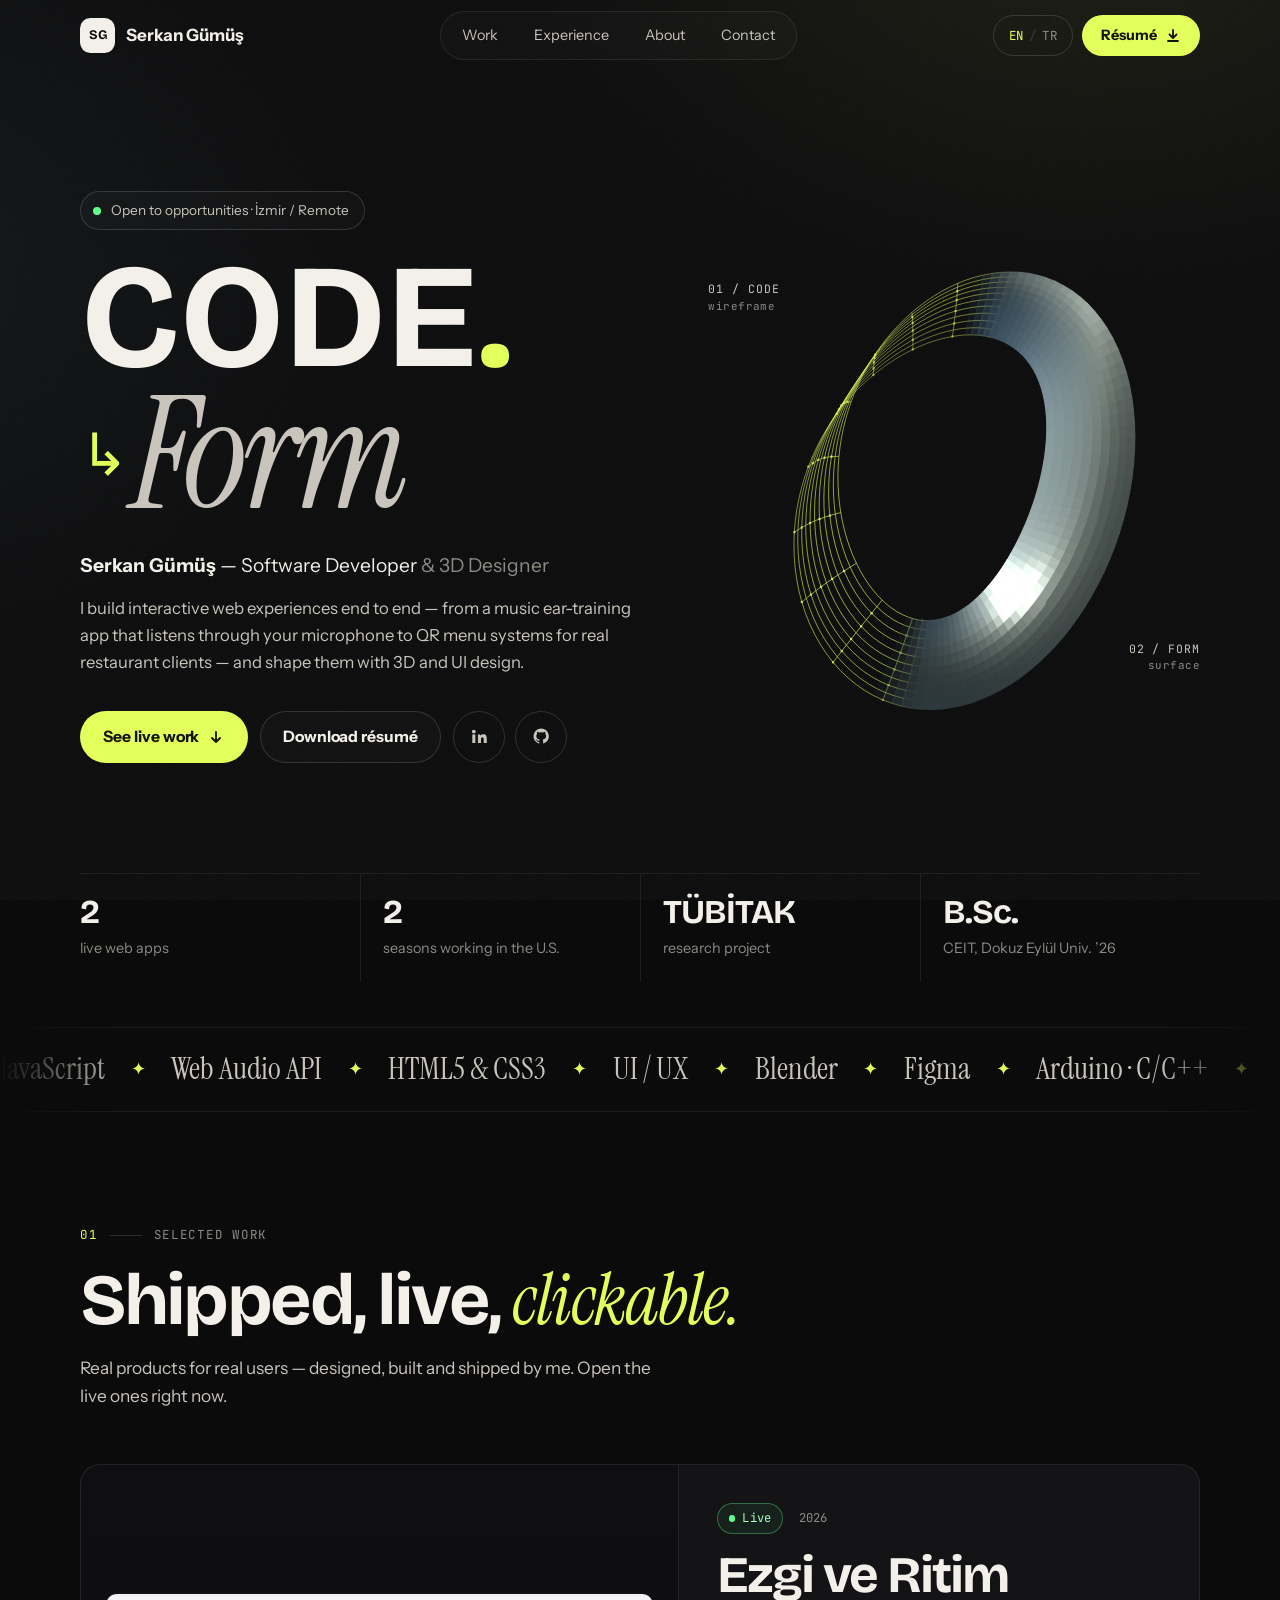
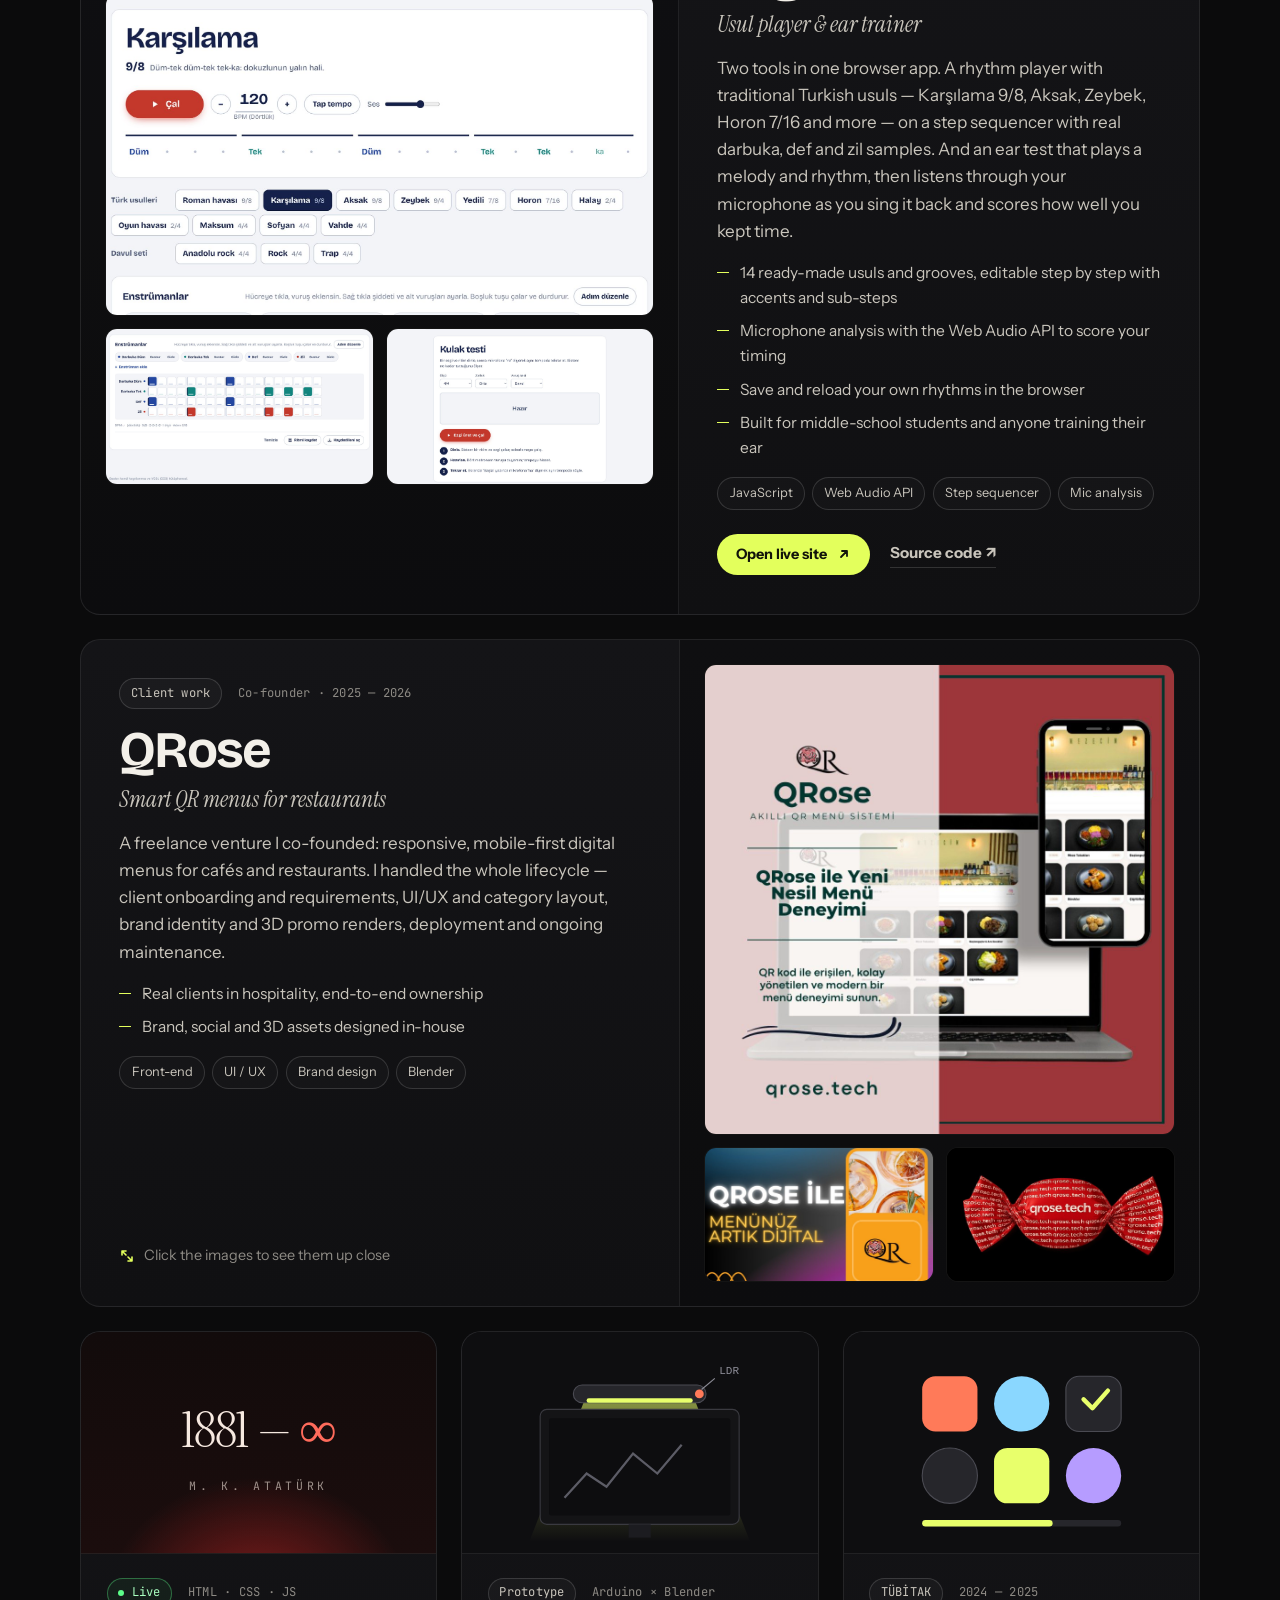
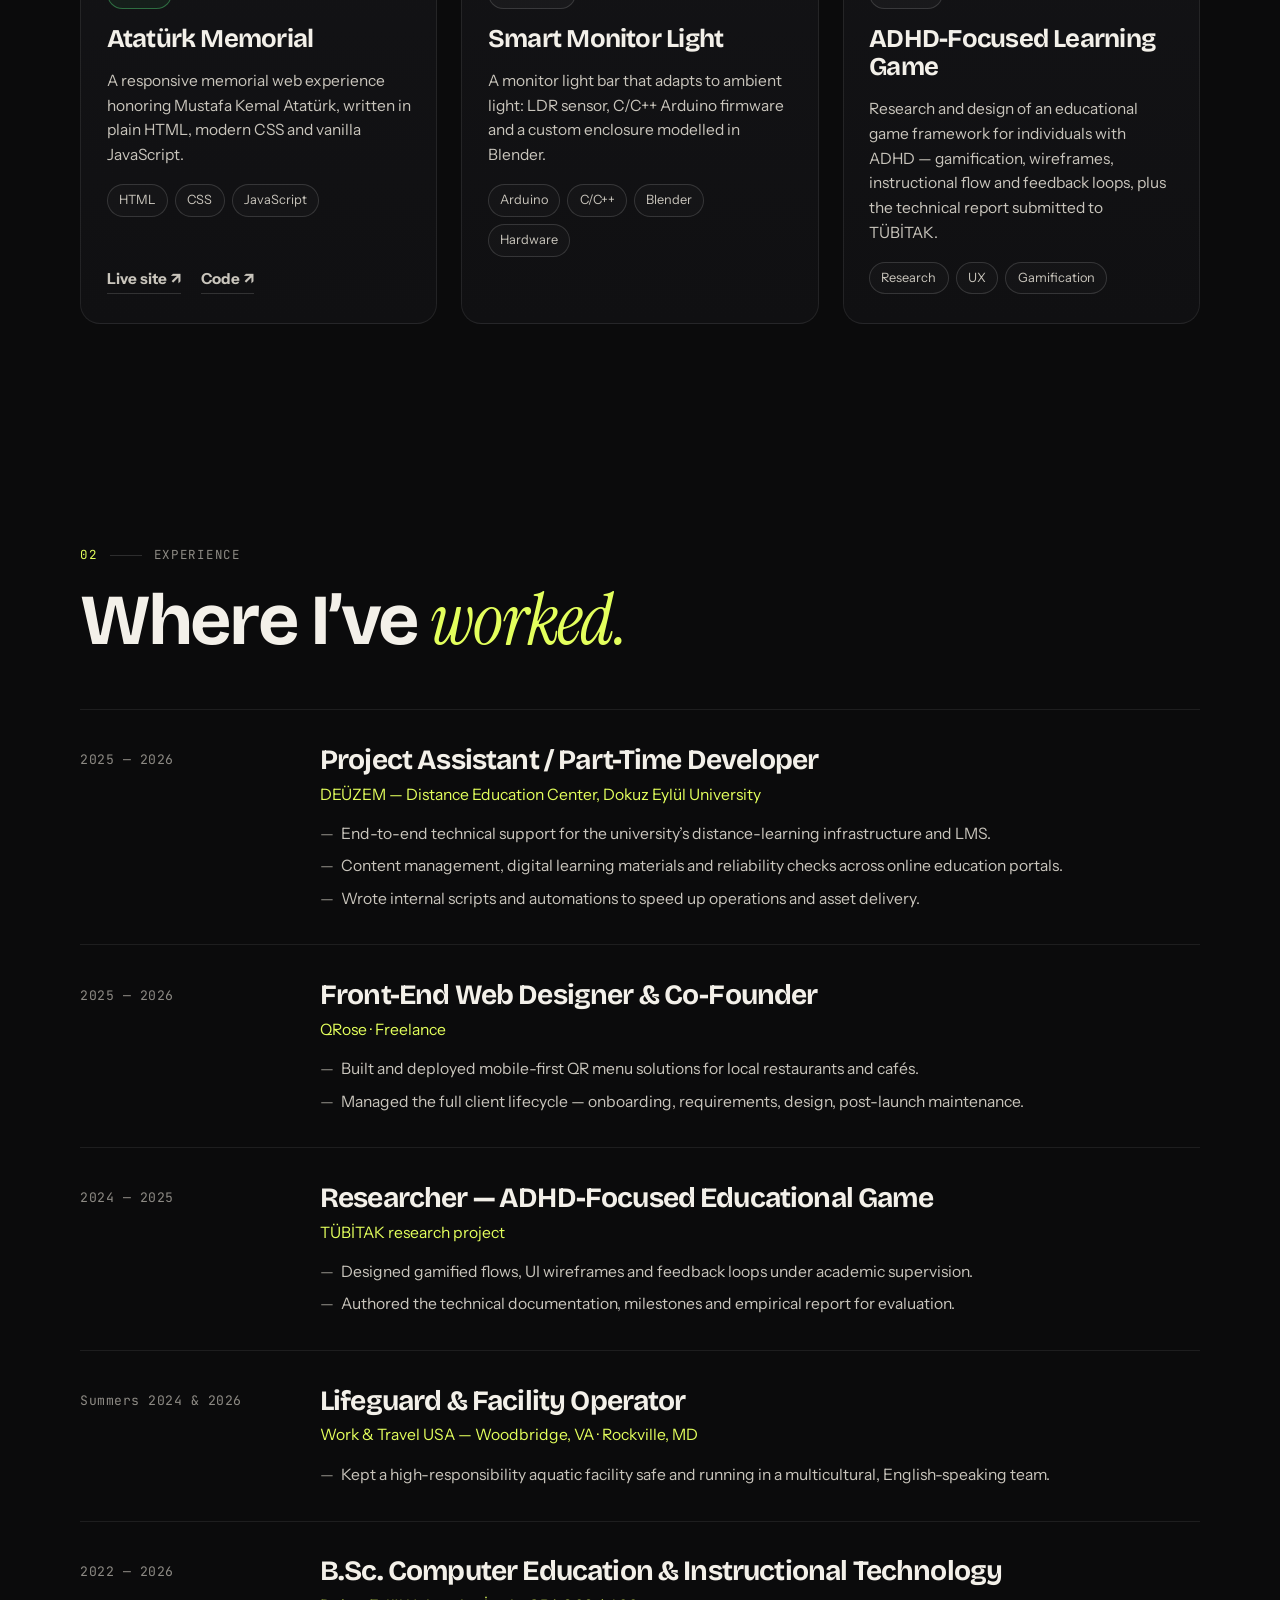
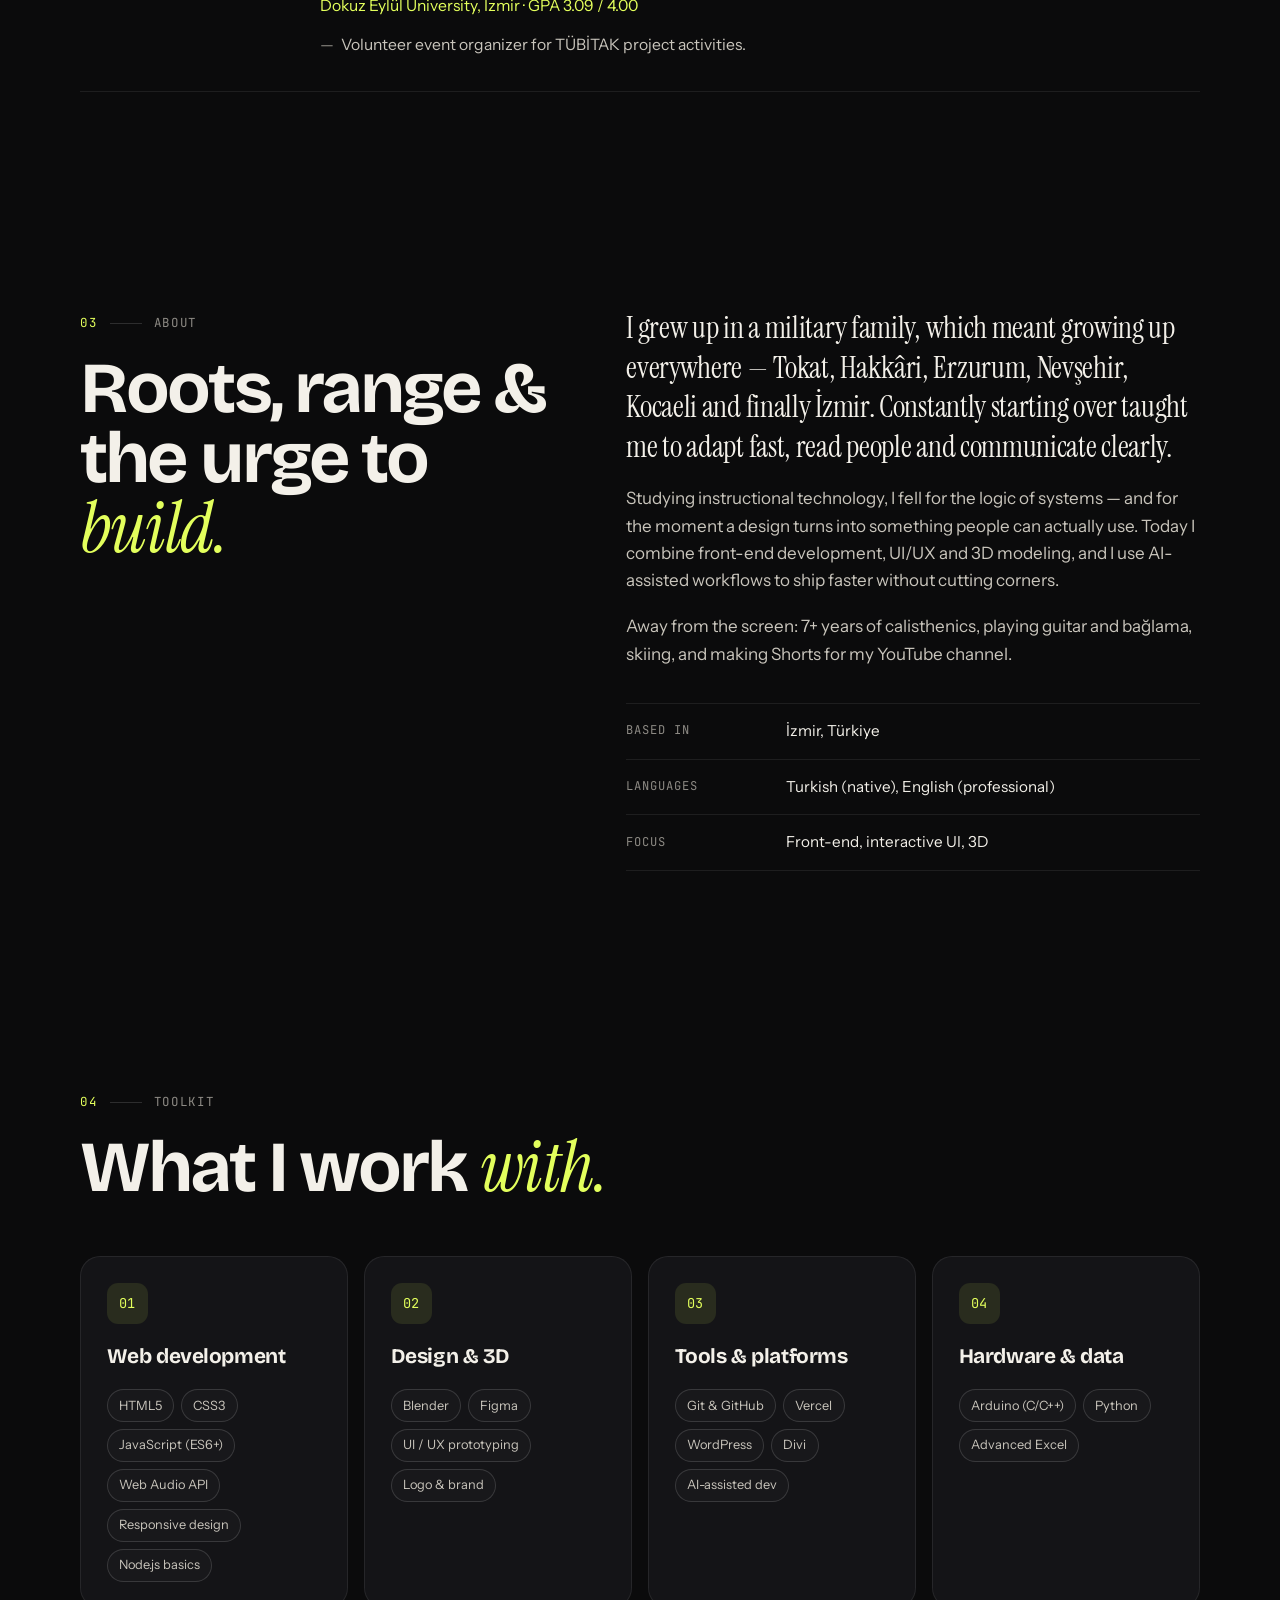
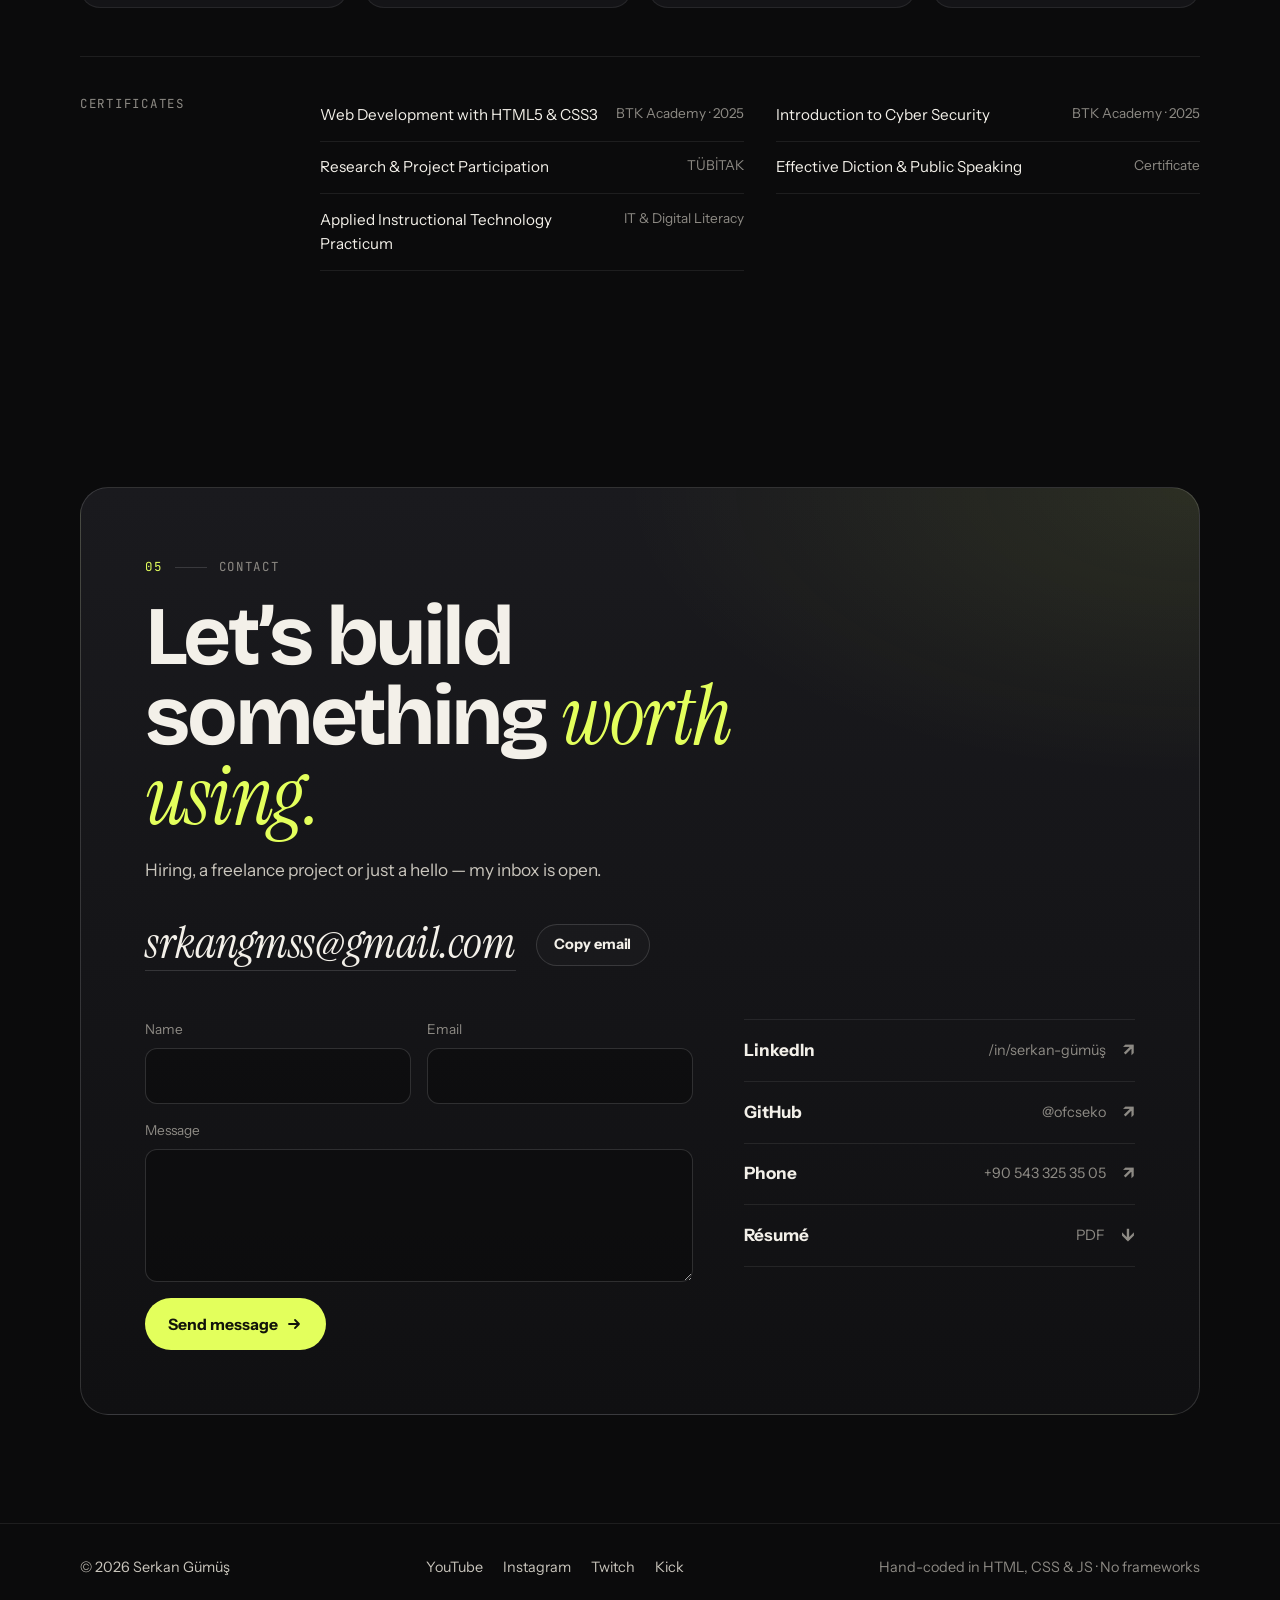
==== commit 70e393ed: "Contact form: use FormSubmit alias instead of the raw email Co-Authored-By: Claude Opus 5.5 <noreply" ====
--- a/index.html
+++ b/index.html
@@ -606,6 +606,6 @@
   <div class="toast" data-toast role="status" aria-live="polite"></div>
 
   <script src="js/sculpture.js?v=2" defer></script>
-  <script src="js/main.js?v=3" defer></script>
+  <script src="js/main.js?v=4" defer></script>
 </body>
 </html>
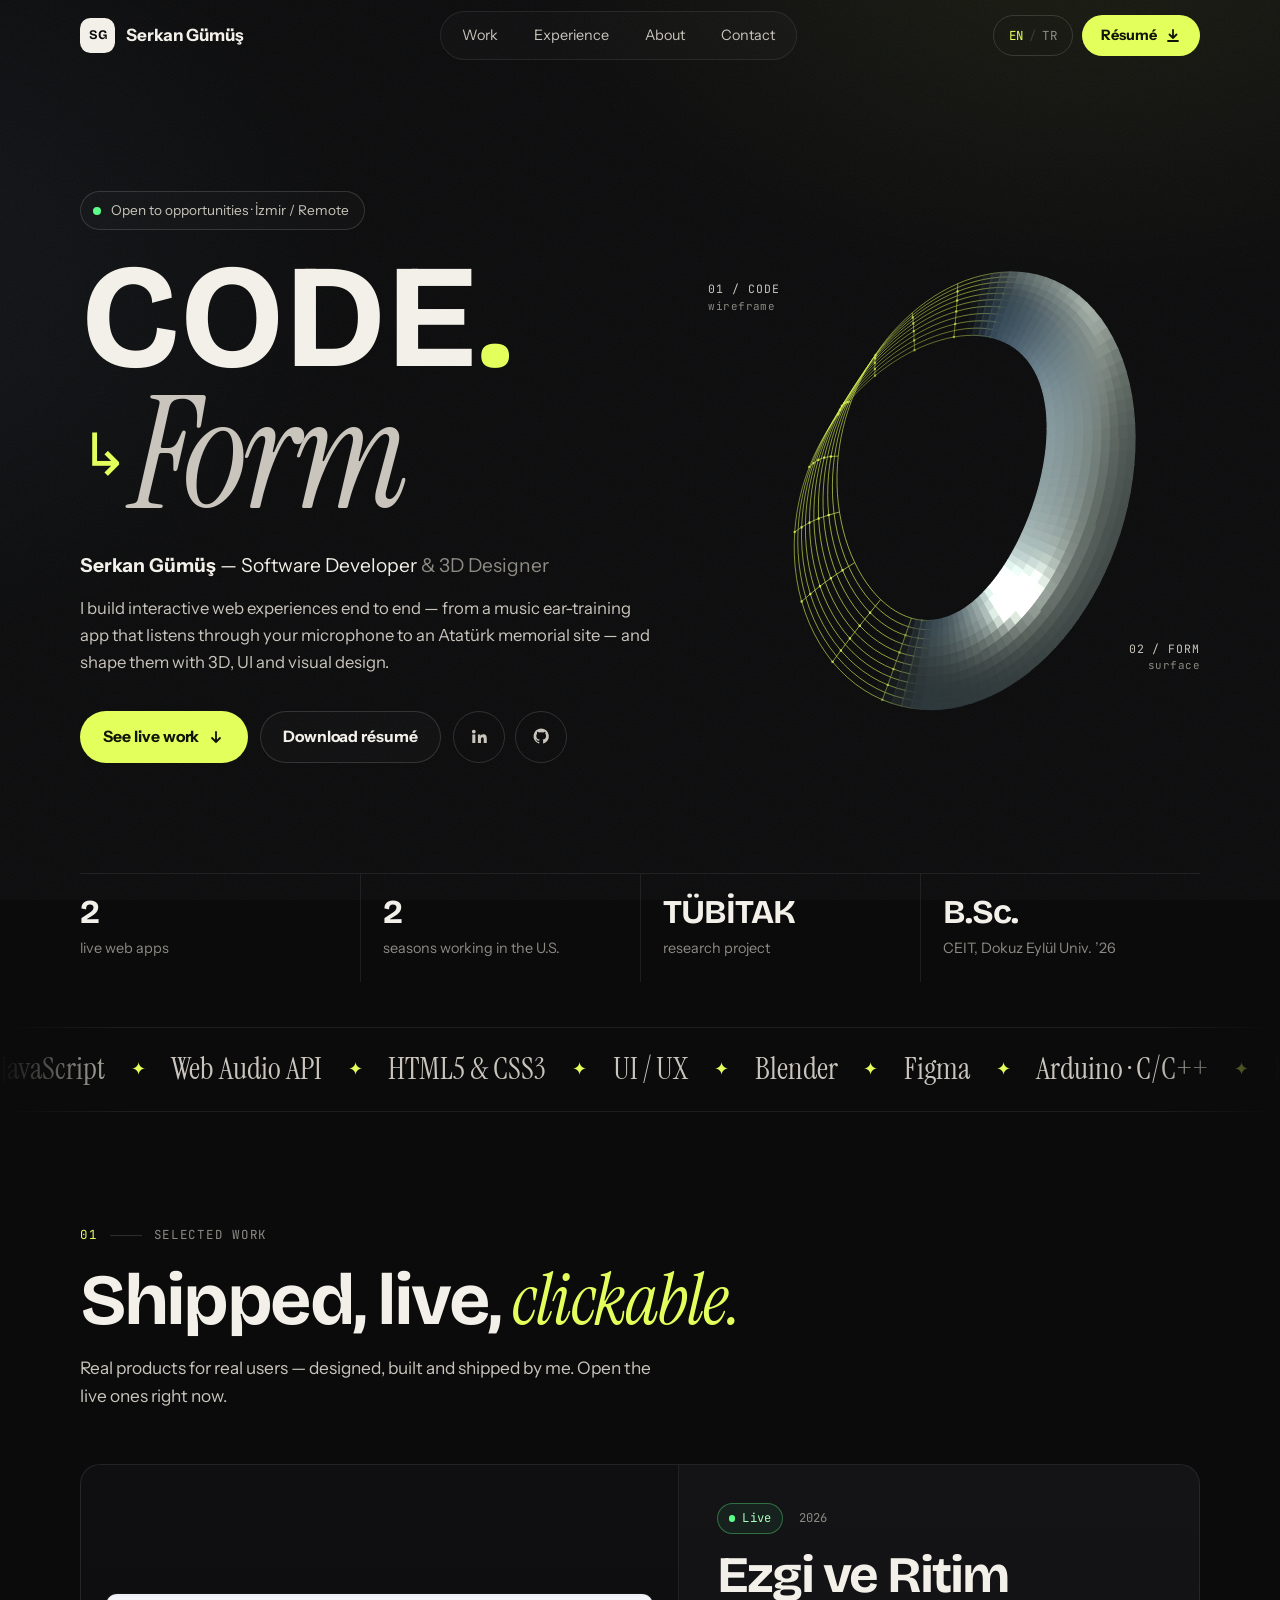
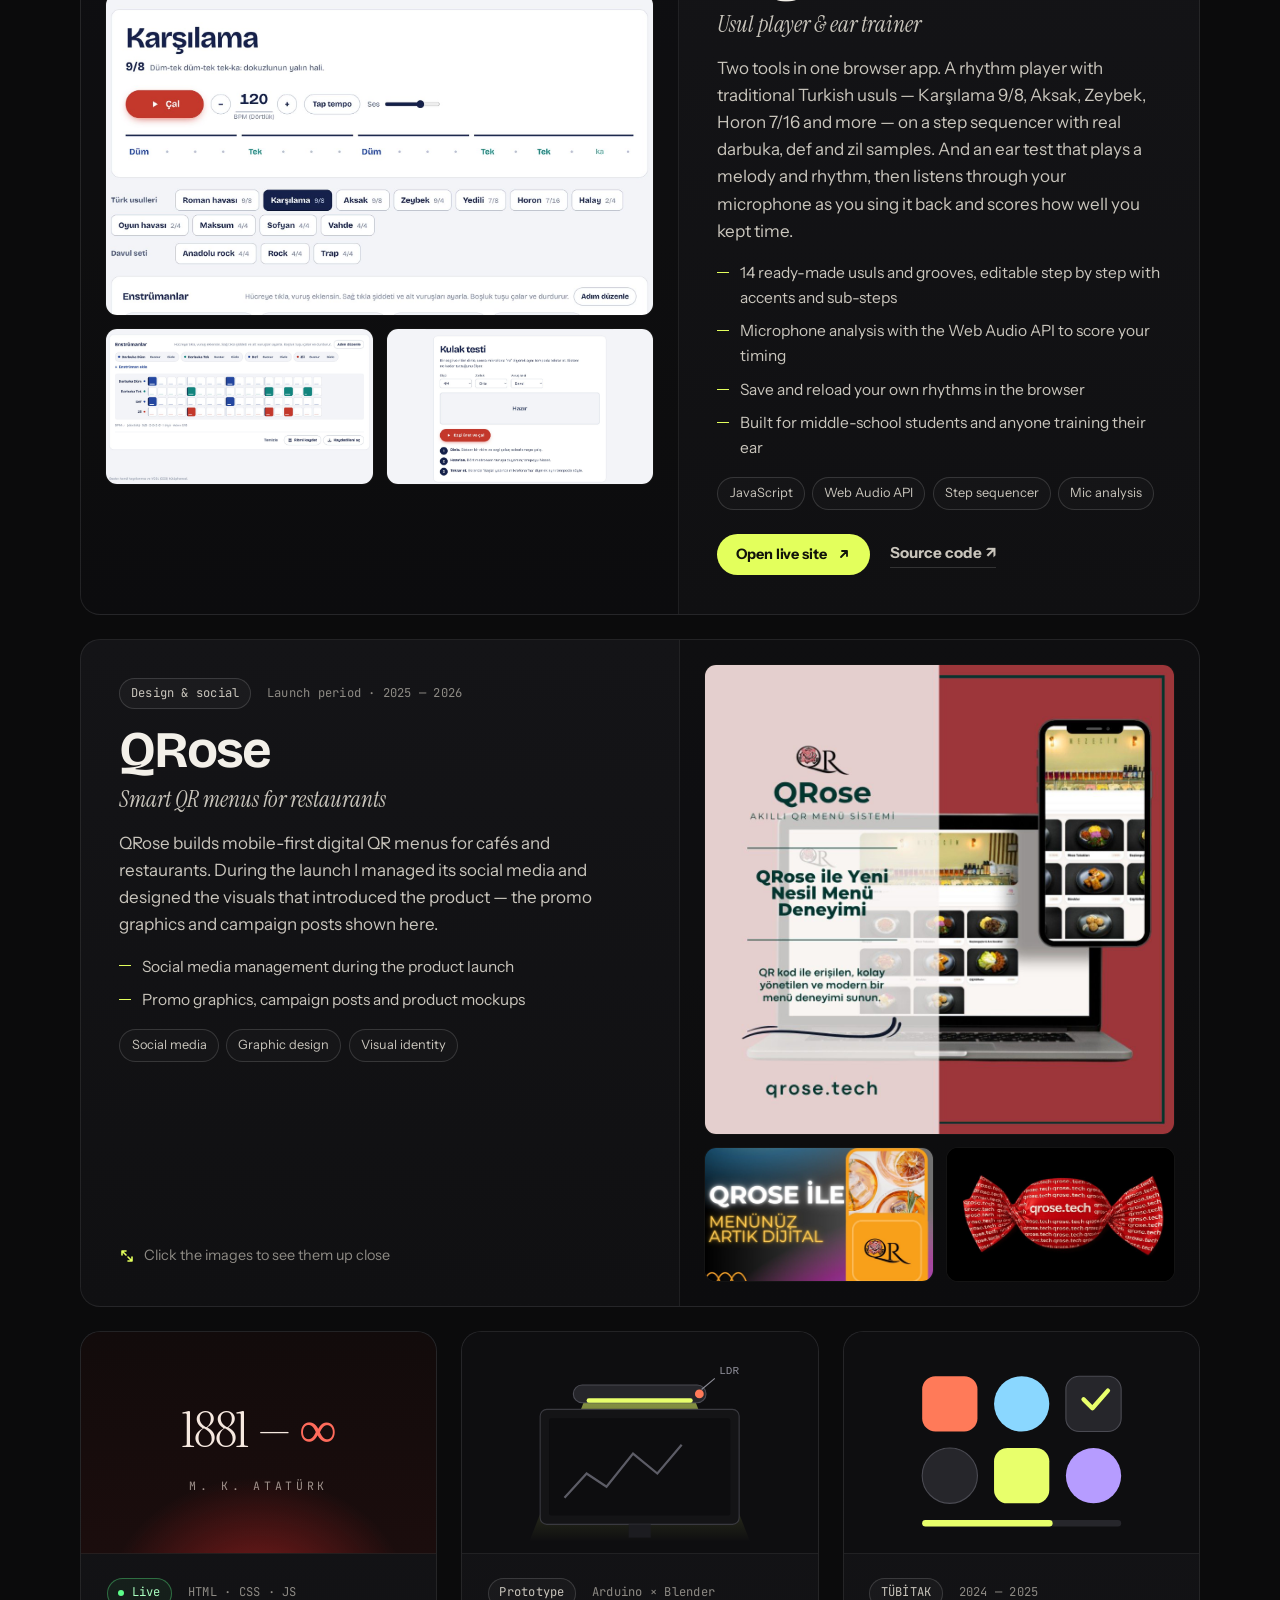
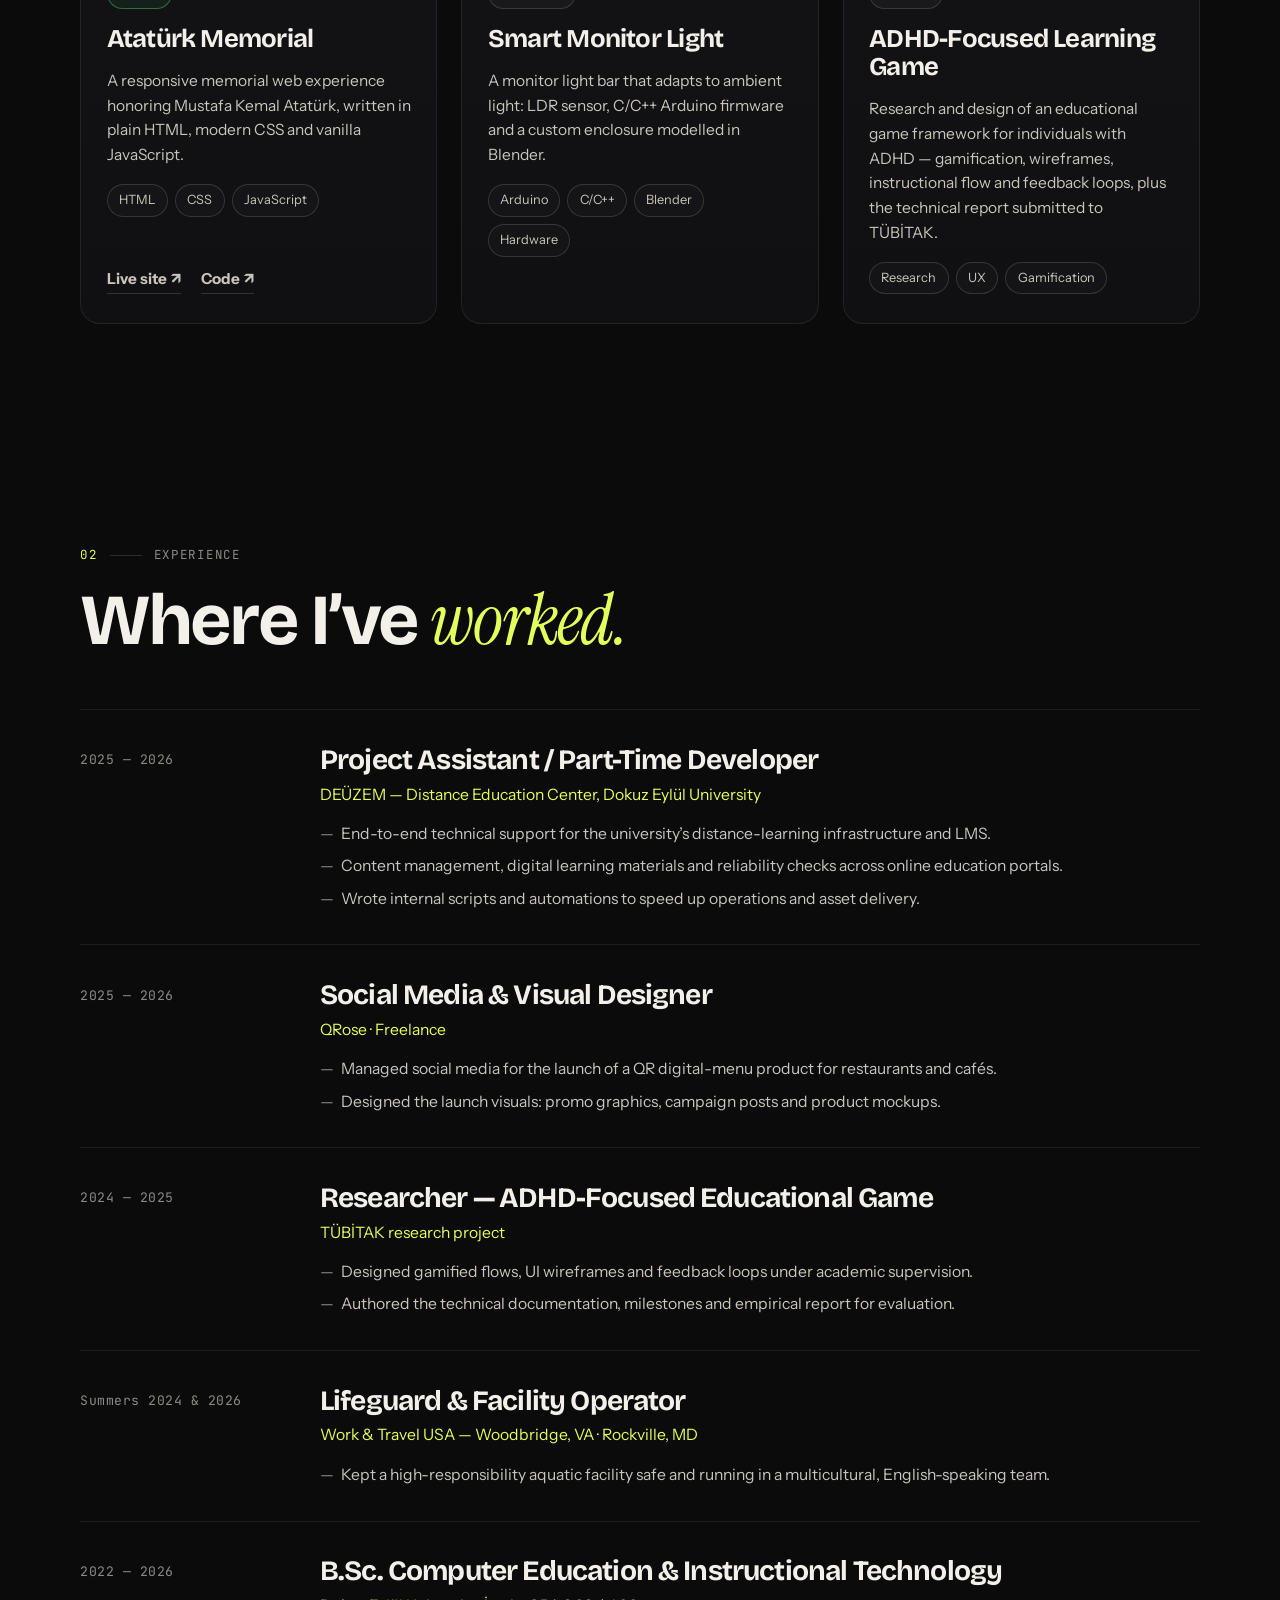
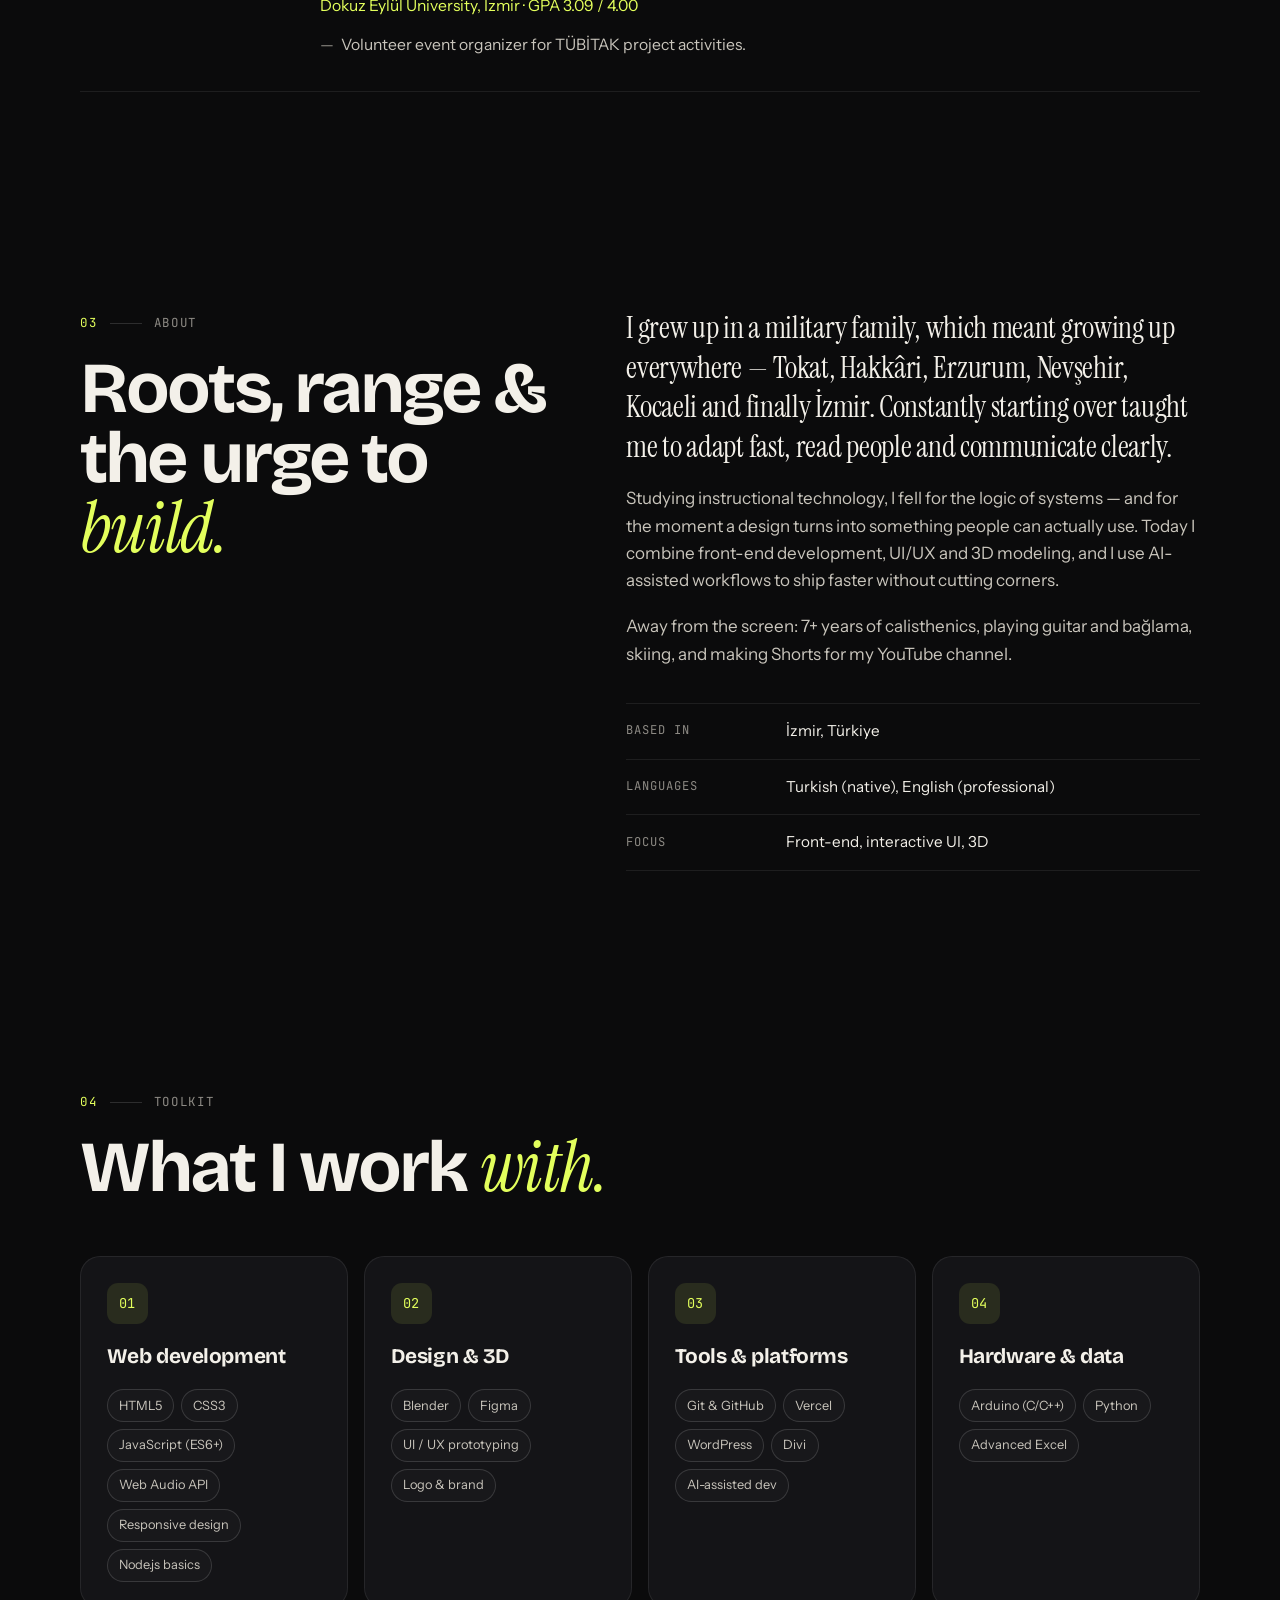
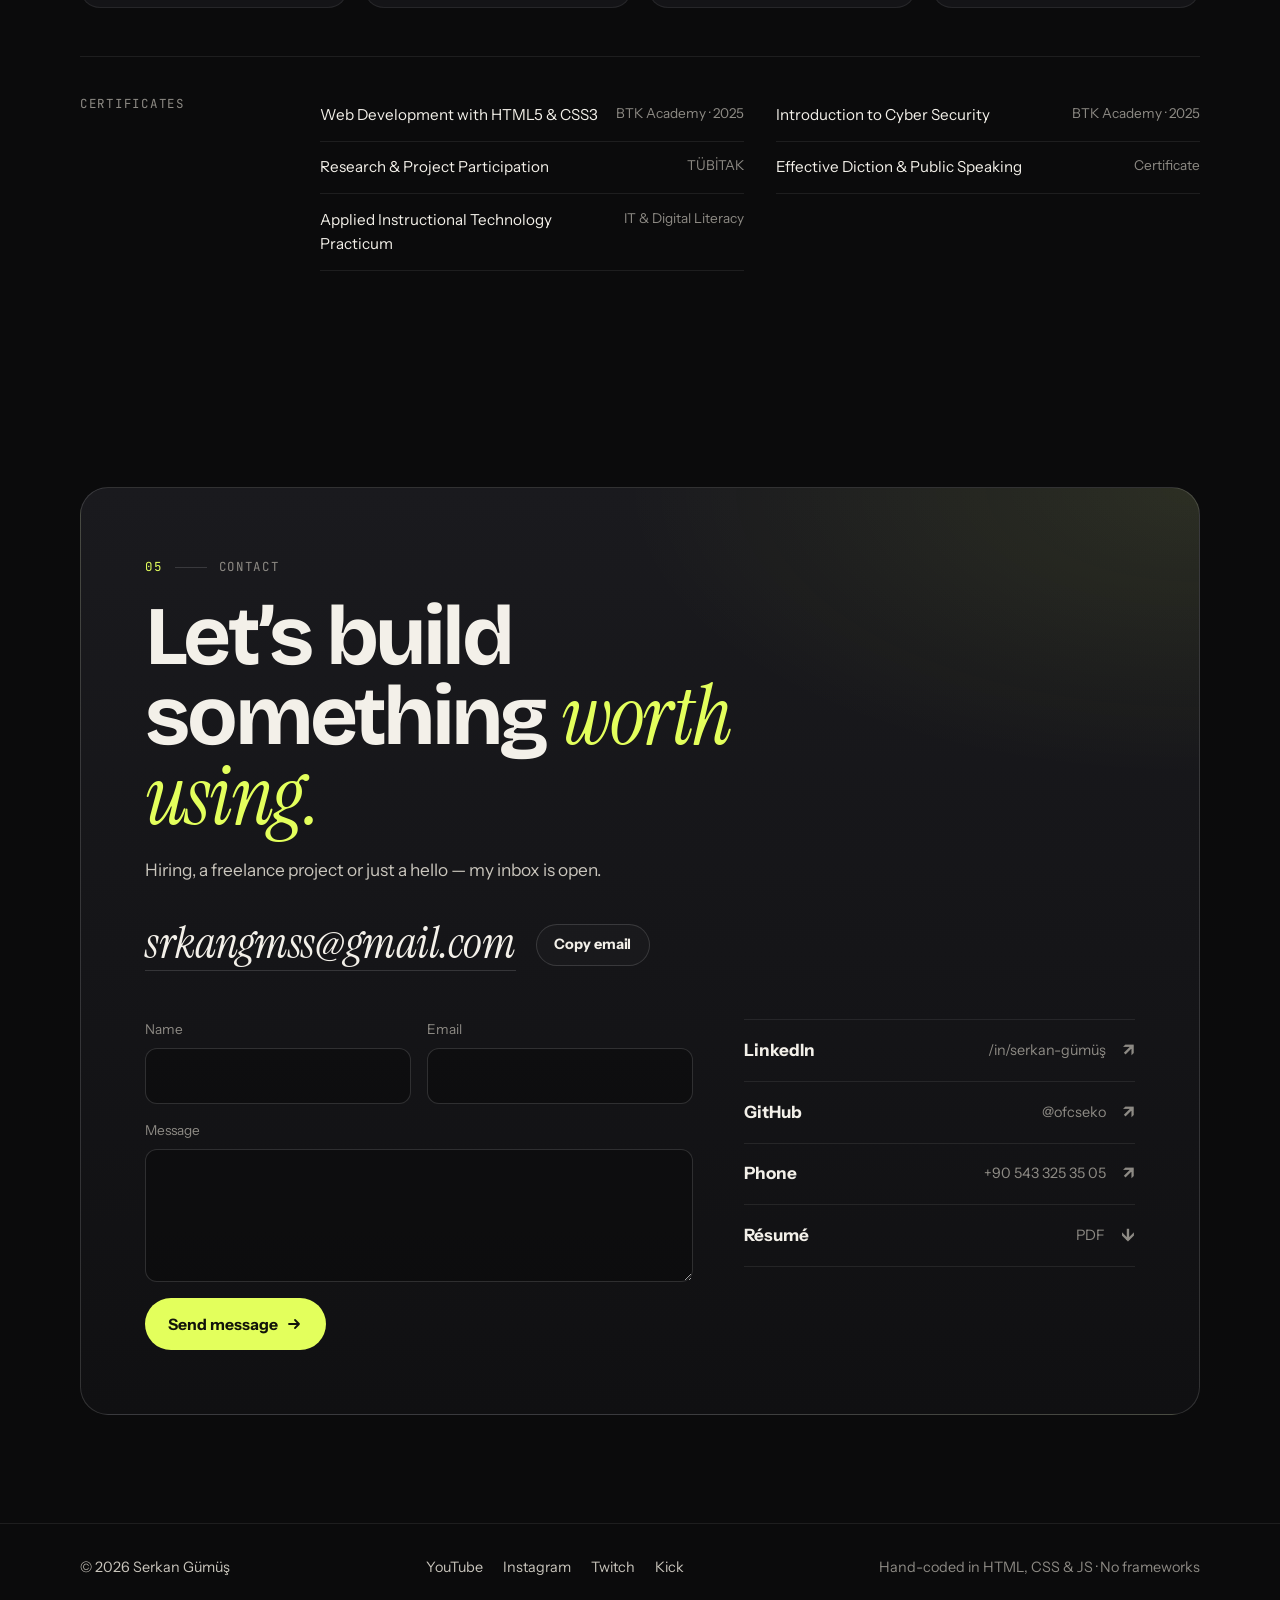
==== commit ec0129ae: "Correct QRose role: social media & launch visuals Co-Authored-By: Claude Opus 5.5 <noreply@anthropic" ====
--- a/index.html
+++ b/index.html
@@ -131,8 +131,8 @@
           </p>
 
           <p class="hero-lede reveal">
-            <span data-l="en">I build interactive web experiences end to end — from a music ear-training app that listens through your microphone to QR menu systems for real restaurant clients — and shape them with 3D and UI design.</span>
-            <span data-l="tr">Etkileşimli web deneyimlerini uçtan uca kuruyorum — mikrofondan seni dinleyen bir müzik kulak eğitimi uygulamasından gerçek restoran müşterileri için QR menü sistemlerine — ve onları 3D ile arayüz tasarımıyla şekillendiriyorum.</span>
+            <span data-l="en">I build interactive web experiences end to end — from a music ear-training app that listens through your microphone to an Atatürk memorial site — and shape them with 3D, UI and visual design.</span>
+            <span data-l="tr">Etkileşimli web deneyimlerini uçtan uca kuruyorum — mikrofondan seni dinleyen bir müzik kulak eğitimi uygulamasından bir Atatürk anma sitesine — ve onları 3D, arayüz ve görsel tasarımla şekillendiriyorum.</span>
           </p>
 
           <div class="hero-cta reveal">
@@ -255,13 +255,13 @@
             </button>
             <div class="shot-row">
               <button class="shot" type="button" data-open="1" aria-label="Image 2"><img src="assets/img/qrose-social.jpg" width="1024" height="1024" alt="QRose social media campaign design" loading="lazy" decoding="async"></button>
-              <button class="shot" type="button" data-open="2" aria-label="Image 3"><img src="assets/img/qrose-3d.jpg" width="1024" height="682" alt="QRose 3D brand render made in Blender" loading="lazy" decoding="async"></button>
+              <button class="shot" type="button" data-open="2" aria-label="Image 3"><img src="assets/img/qrose-3d.jpg" width="1024" height="682" alt="QRose 3D promo visual" loading="lazy" decoding="async"></button>
             </div>
           </div>
           <div class="project-body">
             <div class="project-meta">
-              <span class="proto-badge"><span data-l="en">Client work</span><span data-l="tr">Müşteri işi</span></span>
-              <span><span data-l="en">Co-founder</span><span data-l="tr">Kurucu ortak</span> · 2025 — 2026</span>
+              <span class="proto-badge"><span data-l="en">Design &amp; social</span><span data-l="tr">Tasarım &amp; sosyal medya</span></span>
+              <span><span data-l="en">Launch period</span><span data-l="tr">Lansman dönemi</span> · 2025 — 2026</span>
             </div>
             <h3 class="project-title">QRose</h3>
             <p class="project-sub">
@@ -269,14 +269,14 @@
               <span data-l="tr">Restoranlar için akıllı QR menü</span>
             </p>
             <p>
-              <span data-l="en">A freelance venture I co-founded: responsive, mobile-first digital menus for cafés and restaurants. I handled the whole lifecycle — client onboarding and requirements, UI/UX and category layout, brand identity and 3D promo renders, deployment and ongoing maintenance.</span>
-              <span data-l="tr">Kurucu ortağı olduğum serbest girişim: kafe ve restoranlar için mobil öncelikli, duyarlı dijital menüler. Tüm süreci yürüttüm — müşteriyle tanışma ve ihtiyaç analizi, arayüz/UX ve kategori düzeni, marka kimliği ve 3D tanıtım görselleri, yayın ve sonrasındaki bakım.</span>
+              <span data-l="en">QRose builds mobile-first digital QR menus for cafés and restaurants. During the launch I managed its social media and designed the visuals that introduced the product — the promo graphics and campaign posts shown here.</span>
+              <span data-l="tr">QRose, kafe ve restoranlar için mobil öncelikli dijital QR menüler sunan bir girişim. Lansman döneminde sosyal medya hesaplarını yönettim ve ürünü tanıtan görselleri tasarladım — burada gördüğün tanıtım görselleri ve kampanya paylaşımları.</span>
             </p>
             <ul class="project-points">
-              <li><span data-l="en">Real clients in hospitality, end-to-end ownership</span><span data-l="tr">Gerçek müşteriler, uçtan uca sorumluluk</span></li>
-              <li><span data-l="en">Brand, social and 3D assets designed in-house</span><span data-l="tr">Marka, sosyal medya ve 3D görseller kendi tasarımımız</span></li>
+              <li><span data-l="en">Social media management during the product launch</span><span data-l="tr">Ürün lansmanı boyunca sosyal medya yönetimi</span></li>
+              <li><span data-l="en">Promo graphics, campaign posts and product mockups</span><span data-l="tr">Tanıtım görselleri, kampanya paylaşımları ve ürün mockup'ları</span></li>
             </ul>
-            <ul class="tags"><li>Front-end</li><li>UI / UX</li><li>Brand design</li><li>Blender</li></ul>
+            <ul class="tags"><li><span data-l="en">Social media</span><span data-l="tr">Sosyal medya</span></li><li><span data-l="en">Graphic design</span><span data-l="tr">Grafik tasarım</span></li><li><span data-l="en">Visual identity</span><span data-l="tr">Görsel kimlik</span></li></ul>
             <div class="project-links">
               <p class="zoom-hint"><svg aria-hidden="true" viewBox="0 0 16 16"><path d="M7 3H3v4M9 13h4V9M3 3l4 4m6 6-4-4"/></svg><span data-l="en">Click the images to see them up close</span><span data-l="tr">Yakından görmek için görsellere tıkla</span></p>
             </div>
@@ -399,11 +399,11 @@
           <li class="tl-item reveal">
             <div class="tl-when">2025 — 2026</div>
             <div class="tl-main">
-              <h3><span data-l="en">Front-End Web Designer &amp; Co-Founder</span><span data-l="tr">Front-End Web Tasarımcı &amp; Kurucu Ortak</span></h3>
+              <h3><span data-l="en">Social Media &amp; Visual Designer</span><span data-l="tr">Sosyal Medya &amp; Görsel Tasarımcı</span></h3>
               <p class="tl-org">QRose · <span data-l="en">Freelance</span><span data-l="tr">Serbest</span></p>
               <ul>
-                <li><span data-l="en">Built and deployed mobile-first QR menu solutions for local restaurants and cafés.</span><span data-l="tr">Yerel restoran ve kafeler için mobil öncelikli QR menü çözümleri geliştirip yayına aldım.</span></li>
-                <li><span data-l="en">Managed the full client lifecycle — onboarding, requirements, design, post-launch maintenance.</span><span data-l="tr">Müşteri sürecinin tamamını yönettim — tanışma, ihtiyaç analizi, tasarım, yayın sonrası bakım.</span></li>
+                <li><span data-l="en">Managed social media for the launch of a QR digital-menu product for restaurants and cafés.</span><span data-l="tr">Restoran ve kafeler için QR dijital menü ürününün lansmanında sosyal medyayı yönettim.</span></li>
+                <li><span data-l="en">Designed the launch visuals: promo graphics, campaign posts and product mockups.</span><span data-l="tr">Lansman görsellerini tasarladım: tanıtım görselleri, kampanya paylaşımları ve ürün mockup'ları.</span></li>
               </ul>
             </div>
           </li>
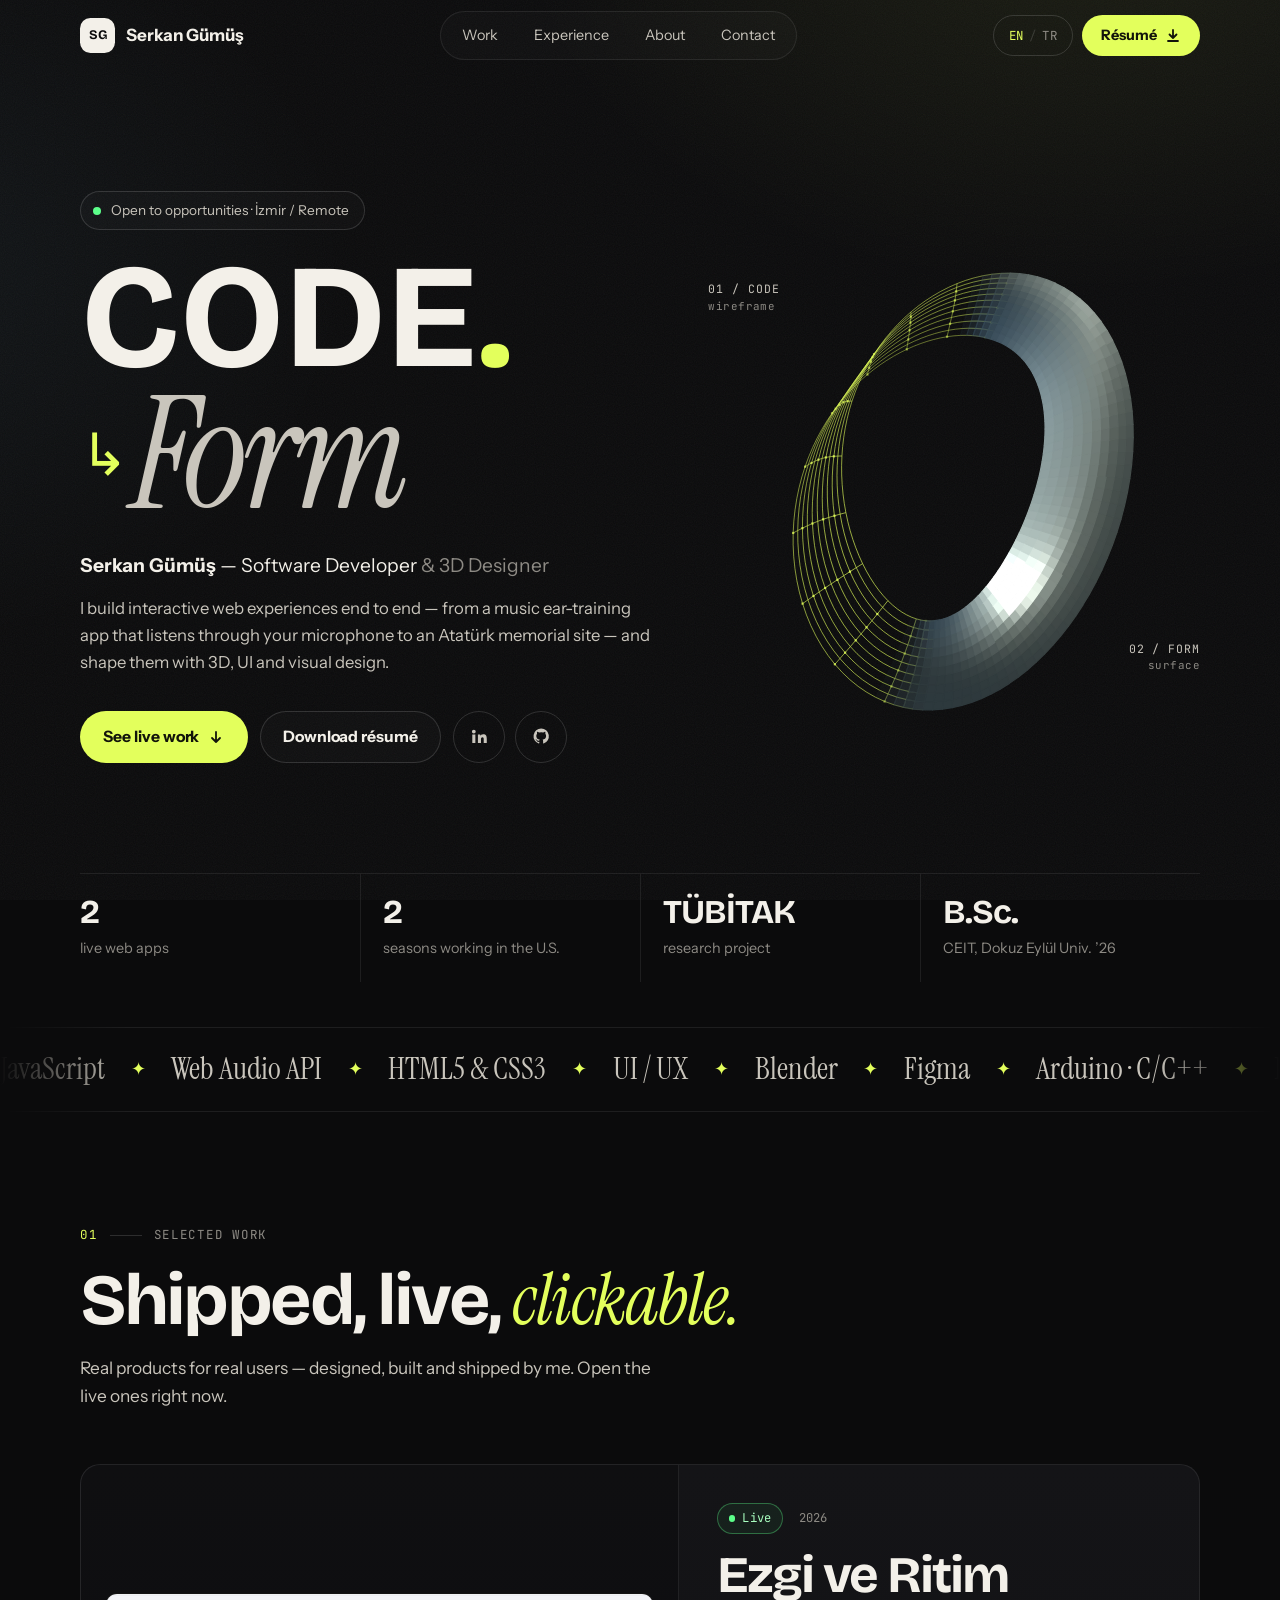
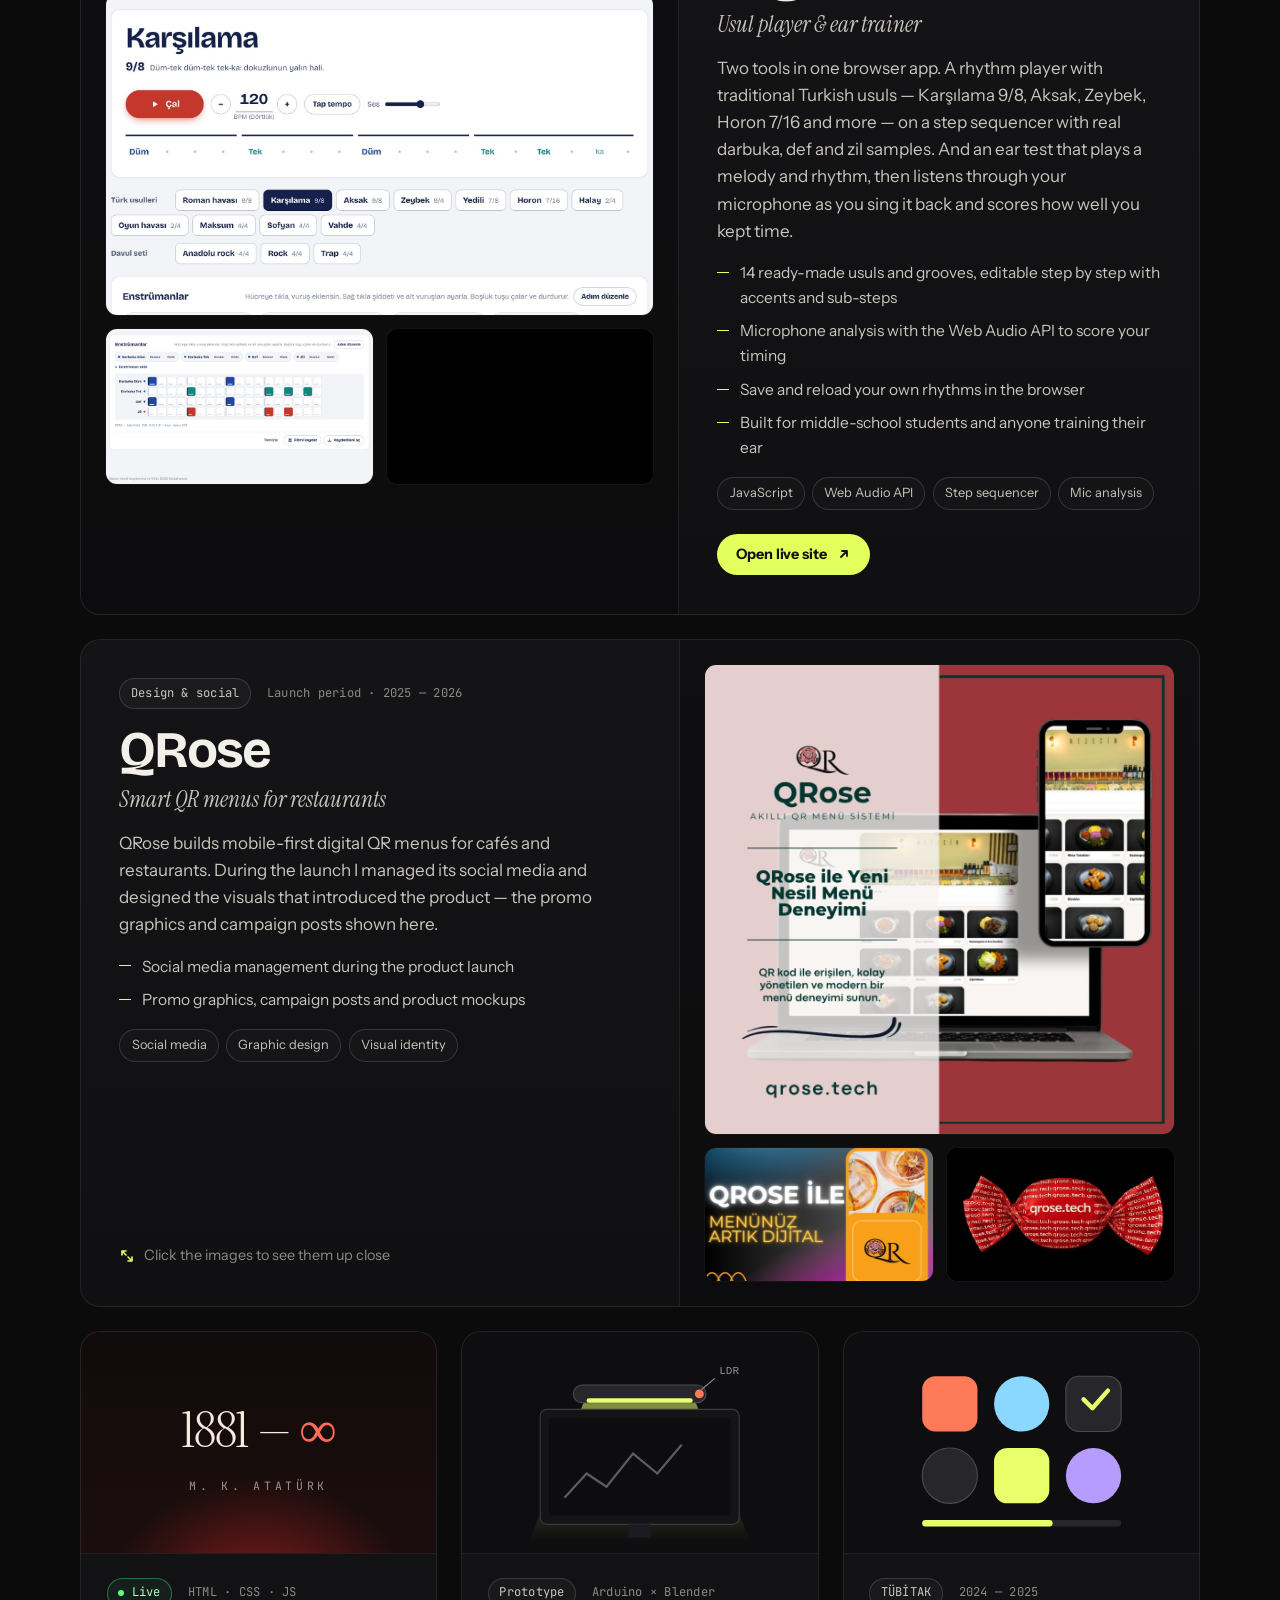
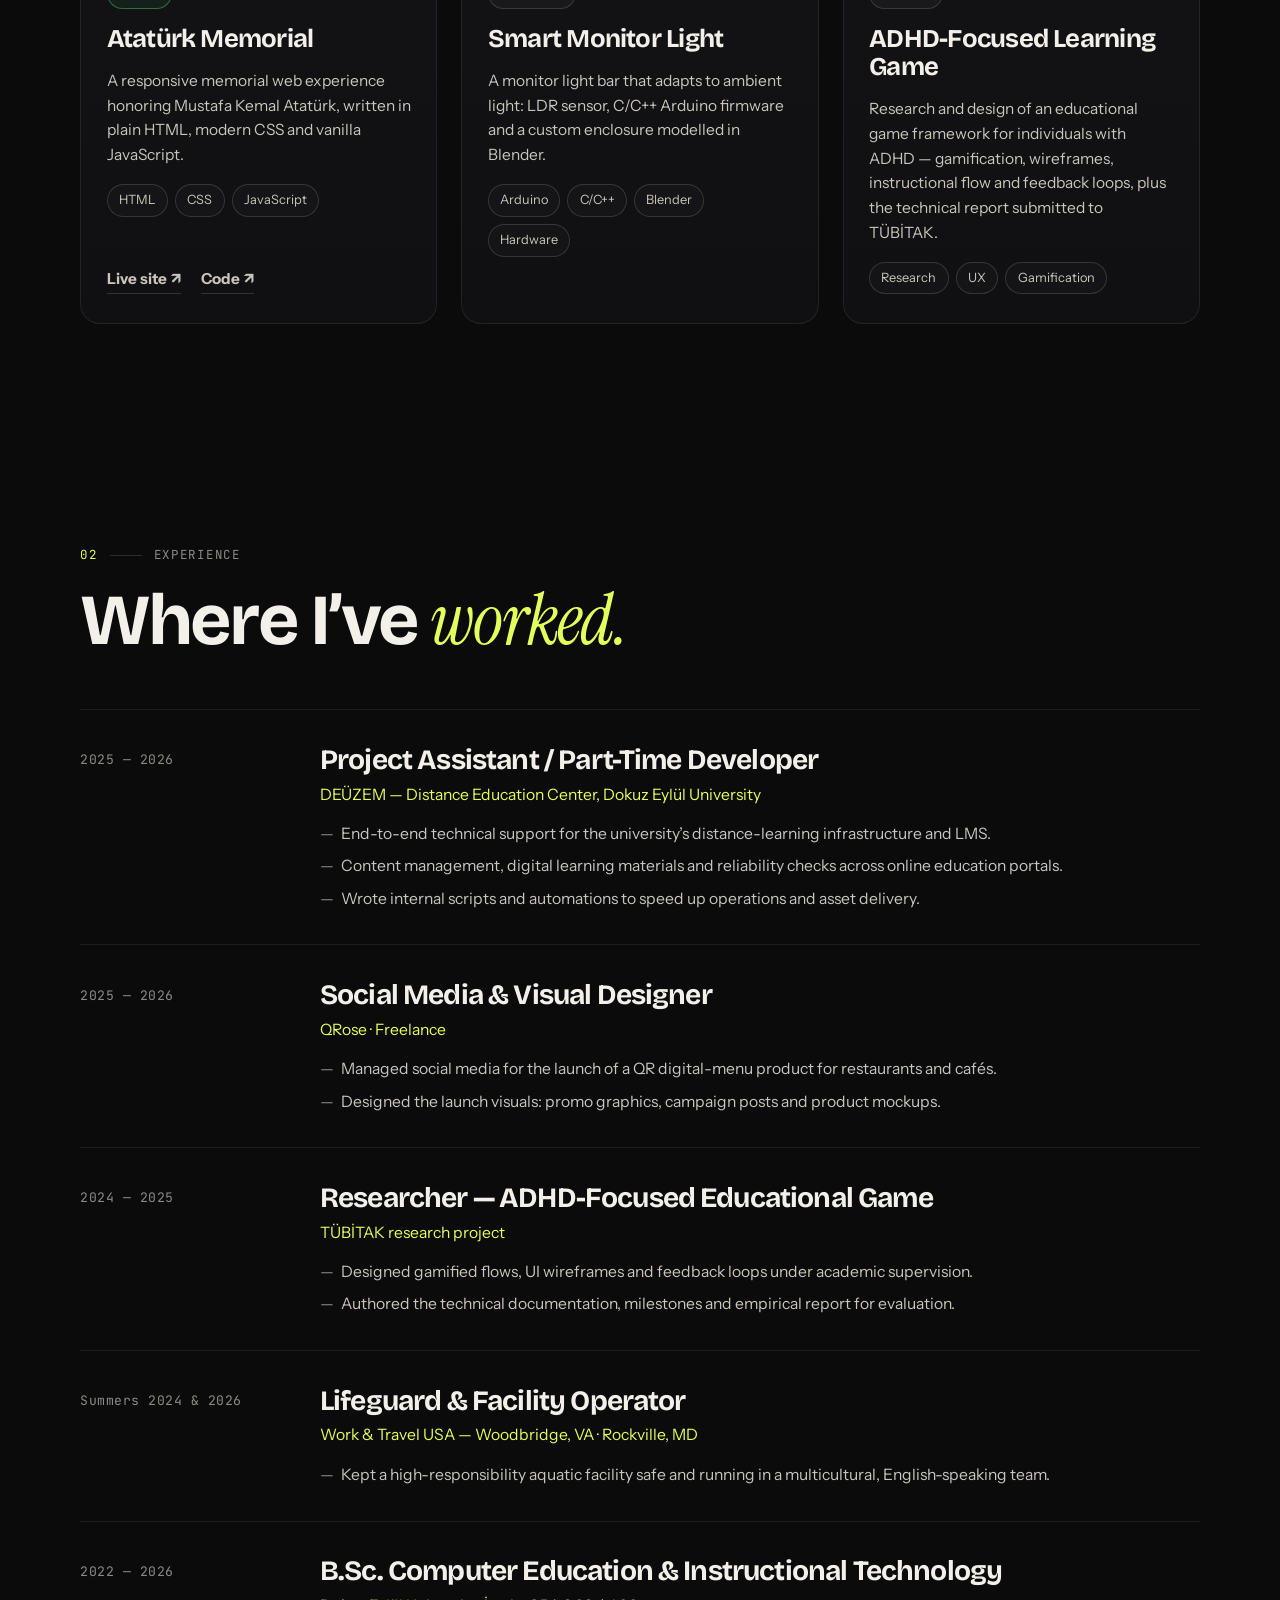
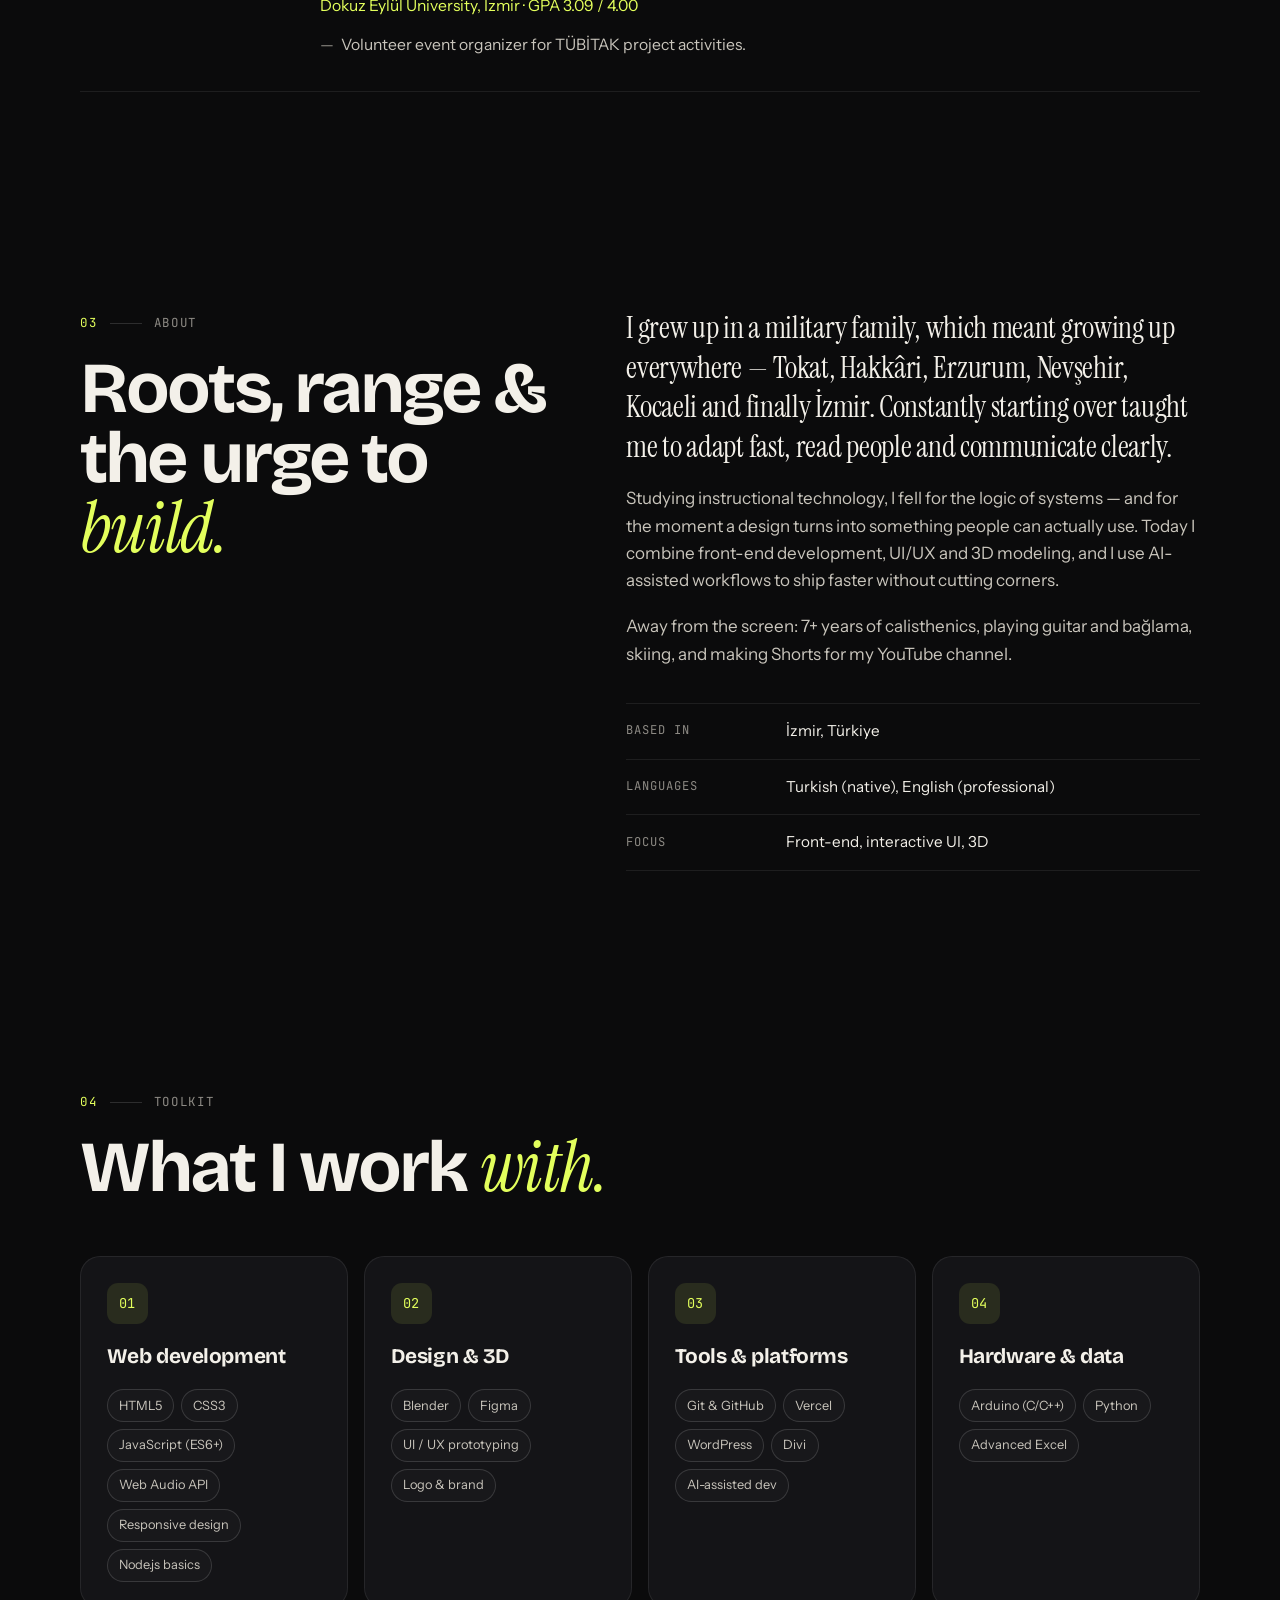
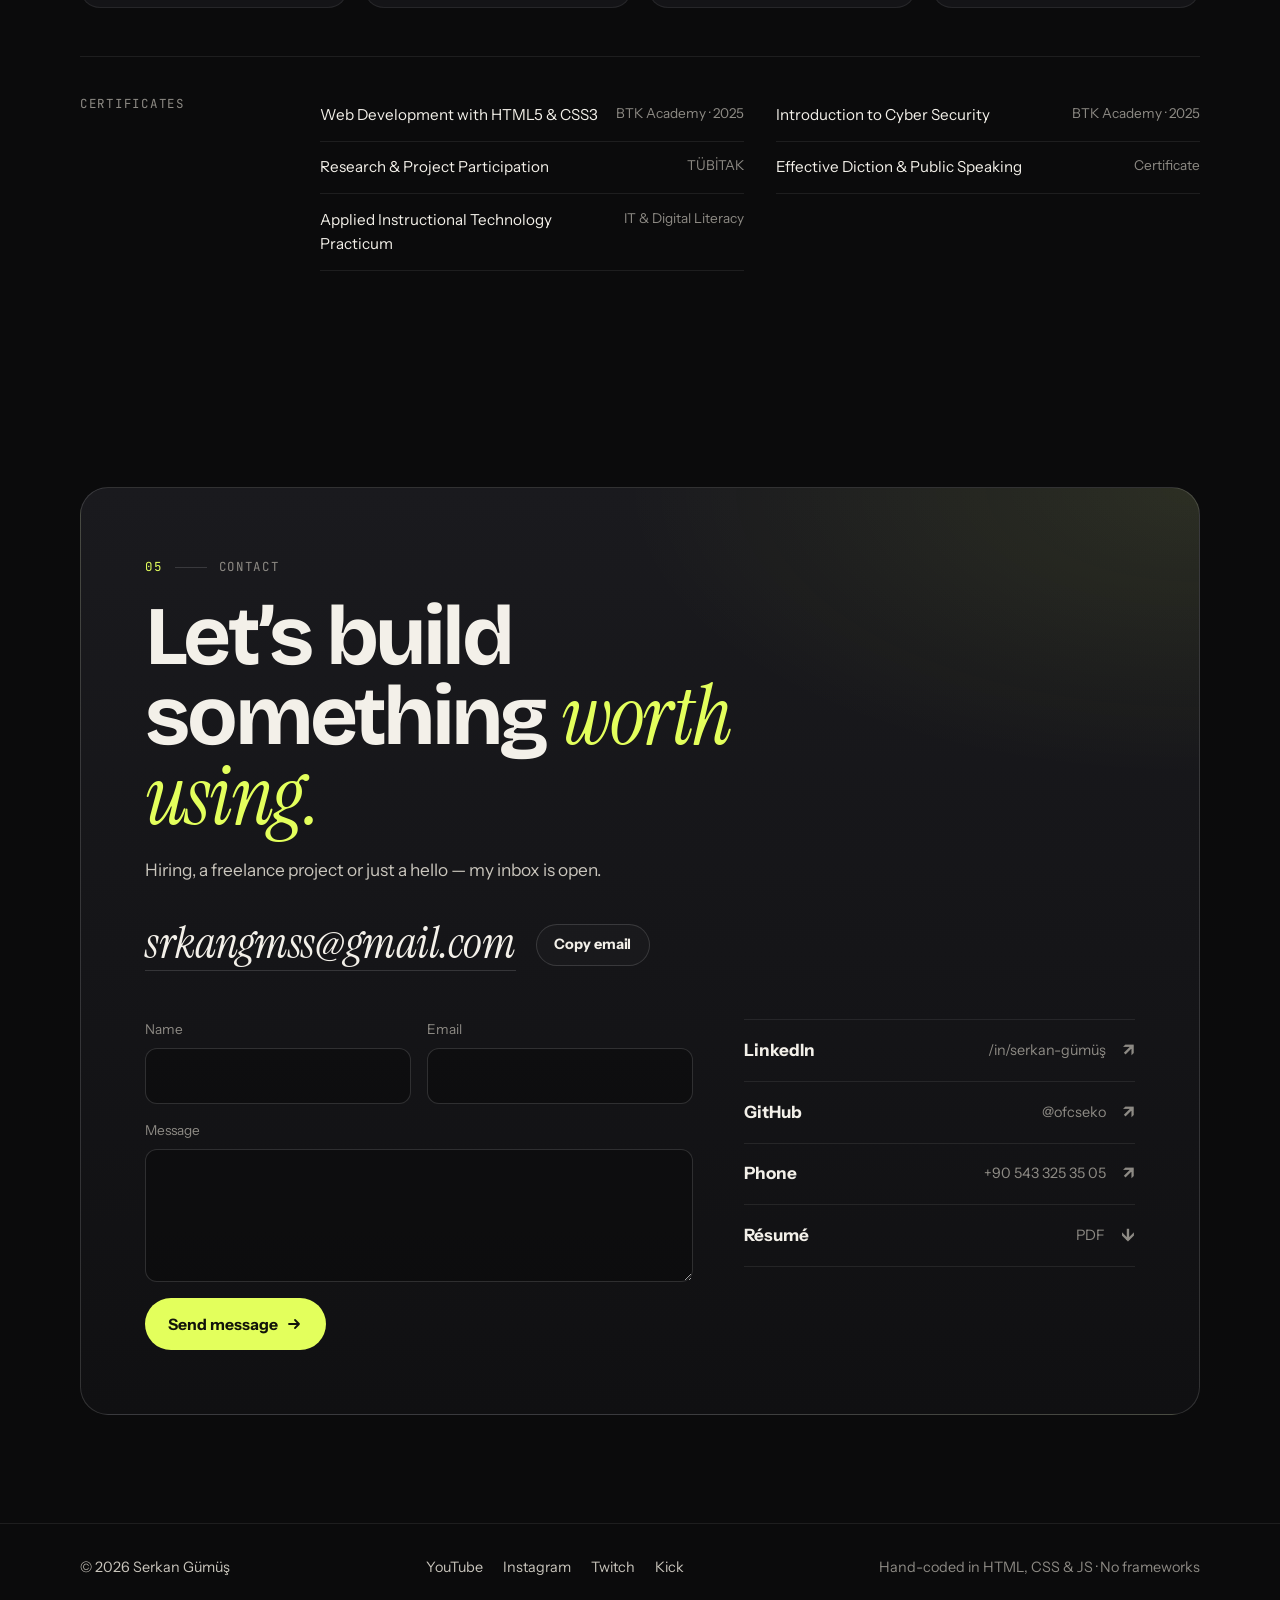
==== commit 249b9d7b: "Remove source link for Ezgi ve Ritim (repo now private) Co-Authored-By: Claude Opus 5.5 <noreply@ant" ====
--- a/index.html
+++ b/index.html
@@ -242,7 +242,6 @@
                 <span data-l="en">Open live site</span><span data-l="tr">Canlı siteyi aç</span>
                 <svg aria-hidden="true" viewBox="0 0 16 16"><path d="M5 11 11 5m0 0H6m5 0v5" /></svg>
               </a>
-              <a class="link" href="https://github.com/ofcseko/ezgi-ve-ritim" target="_blank" rel="noopener noreferrer"><span data-l="en">Source code</span><span data-l="tr">Kaynak kod</span> ↗</a>
             </div>
           </div>
         </article>
